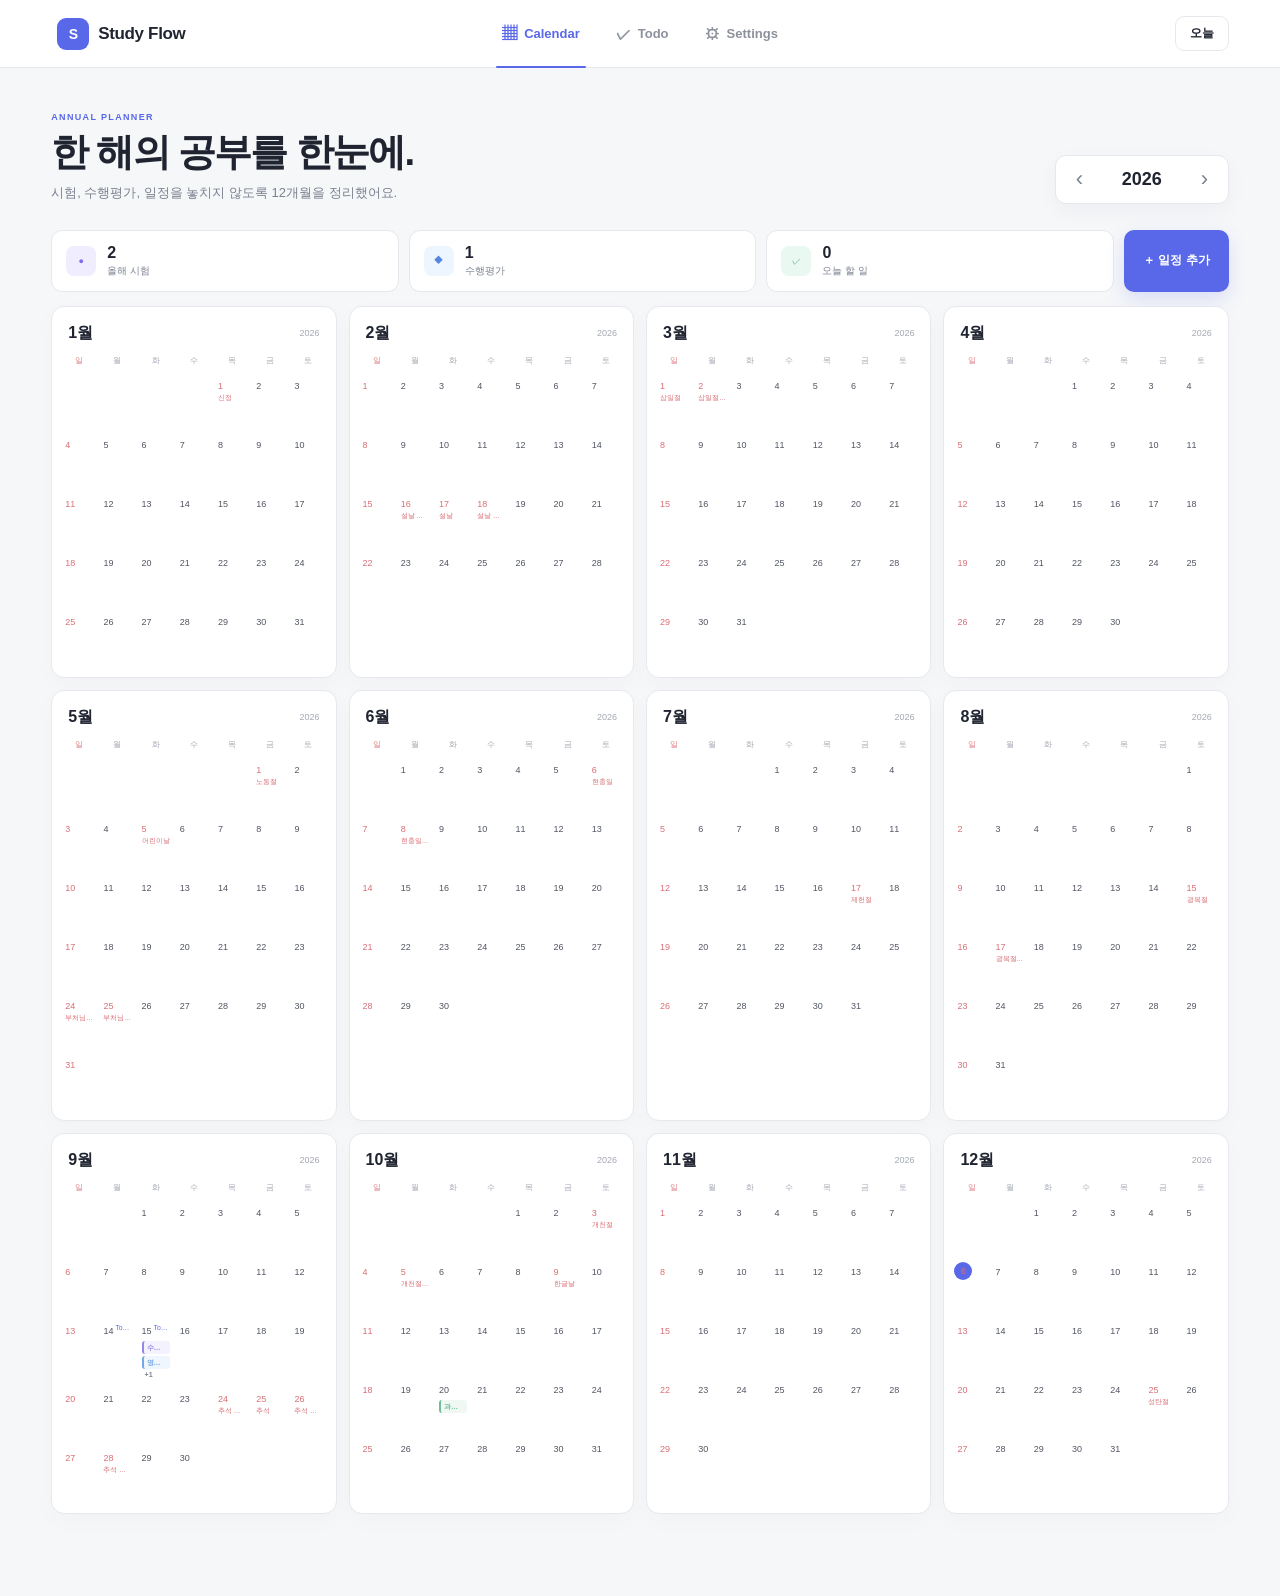
==== index.html @ e6067b6a "Add files via upload" ====
<!doctype html>
<html lang="ko">
<head>
  <meta charset="utf-8">
  <meta name="viewport" content="width=device-width, initial-scale=1, viewport-fit=cover">
  <meta name="theme-color" content="#5868e8">
  <meta name="description" content="연간 학사 일정, 시험과 수행평가, 과목별 메모와 Todo를 관리하는 스터디 플래너">
  <meta property="og:title" content="Study Flow">
  <meta property="og:description" content="한 해의 공부를 한눈에">
  <meta name="twitter:card" content="summary_large_image">
  <meta name="twitter:title" content="Study Flow">
  <meta name="twitter:description" content="한 해의 공부를 한눈에">
  <title>Study Flow | 스터디 플래너</title>
    <link rel="stylesheet" href="styles.css">
</head>
<body>
  <header class="topbar">
    <button class="brand" data-action="page" data-page="calendar" aria-label="Study Flow 홈"><span class="brand-mark">S</span>Study Flow</button>
    <nav class="nav" aria-label="주 메뉴">
      <button class="active" data-action="page" data-page="calendar"><span class="nav-icon">▦</span>Calendar</button>
      <button data-action="page" data-page="todo"><span class="nav-icon">✓</span>Todo</button>
      <button data-action="page" data-page="settings"><span class="nav-icon">⚙</span>Settings</button>
    </nav>
    <div class="top-actions"><button class="today-button" data-action="today">오늘</button></div>
  </header>

  <main class="workspace">
    <section class="view active" id="calendar-view">
      <div class="page-head">
        <div><p class="eyebrow">ANNUAL PLANNER</p><h1>한 해의 공부를 한눈에.</h1><p class="subtitle">시험, 수행평가, 일정을 놓치지 않도록 12개월을 정리했어요.</p></div>
        <div class="year-switcher"><button data-action="year-prev" aria-label="이전 연도">‹</button><input id="year-input" type="number" min="1900" max="2100" aria-label="연도"><button data-action="year-next" aria-label="다음 연도">›</button></div>
      </div>
      <div class="summary" id="summary"></div>
      <div class="mobile-month-nav"><button data-action="month-prev" aria-label="이전 달">‹</button><strong id="mobile-month-label"></strong><button data-action="month-next" aria-label="다음 달">›</button></div>
      <div class="months" id="months"></div>
    </section>

    <section class="view" id="todo-view">
      <div class="page-head"><div><p class="eyebrow">FOCUS LIST</p><h1>오늘 할 공부</h1><p class="subtitle">작은 할 일을 끝내며 큰 목표에 가까워져요.</p></div><div class="section-progress"><b id="open-count">0</b><span>남은 할 일</span></div></div>
      <div class="todo-layout">
        <aside class="composer card">
          <div class="card-head"><span class="small-icon">＋</span><div><h2>새 할 일</h2><p>공부할 내용을 빠르게 기록하세요.</p></div></div>
          <form class="form" id="todo-form">
            <label>제목<input name="title" required placeholder="예: 수학 문제집 30~40쪽"></label>
            <div class="form-row"><label>과목<select name="subject" id="todo-subject"></select></label><label>마감일<input name="dueDate" type="date"></label></div>
            <label>중요도<div class="segmented" id="priority-picker"><button type="button" data-action="priority" data-value="low">Low</button><button type="button" class="selected" data-action="priority" data-value="medium">Medium</button><button type="button" data-action="priority" data-value="high">High</button></div></label>
            <label>메모<textarea name="note" rows="3" placeholder="기억할 내용을 적어 두세요."></textarea></label>
            <button class="primary full" type="submit">할 일 추가</button>
          </form>
        </aside>
        <div>
          <div class="filterbar"><div class="filters" id="todo-filters"></div><select id="subject-filter" class="hidden"></select></div>
          <div class="todo-list" id="todo-list"></div>
        </div>
      </div>
    </section>

    <section class="view" id="settings-view">
      <div class="page-head"><div><p class="eyebrow">PERSONALIZE</p><h1>나만의 플래너</h1><p class="subtitle">강조색과 과목을 내 공부 방식에 맞게 설정하세요.</p></div></div>
      <div class="settings-grid">
        <section class="settings-card card"><div class="setting-head"><span class="setting-index">01</span><div><h2>Accent Color</h2><p>메뉴, 버튼, 포커스 색상에 적용돼요.</p></div></div><div class="accent-list" id="accent-list"></div><label class="custom-color"><span><b>Custom color</b><small>원하는 색을 직접 선택하세요.</small></span><input type="color" id="custom-accent"></label></section>
        <section class="settings-card card subjects-card"><div class="setting-head"><span class="setting-index">02</span><div><h2>과목 및 색상</h2><p>시험과 수행평가 태그 색을 설정하세요.</p></div></div><div class="subject-list" id="subject-list"></div><form class="subject-add" id="subject-form"><input name="subjectName" required placeholder="새 과목 이름"><button class="primary" type="submit">＋ 과목 추가</button></form></section>
        <section class="settings-card card"><div class="setting-head"><span class="setting-index">03</span><div><h2>데이터 저장</h2><p>이 브라우저에 자동 저장됩니다.</p></div></div><div class="storage"><span>◎</span><div><b>Local storage 연결됨</b><small>새로고침해도 일정과 Todo가 유지돼요.</small></div></div></section>
      </div>
    </section>
  </main>

  <div class="modal-layer hidden" id="modal-layer"><aside class="panel" role="dialog" aria-modal="true" aria-labelledby="panel-title"><div class="panel-head"><div><p>DATE DETAILS</p><h2 id="panel-title"></h2></div><button class="close" data-action="close-panel" aria-label="닫기">×</button></div><div class="panel-body" id="panel-body"></div></aside></div>
  <div class="toast" id="toast" role="status"></div>

    <script src="app.js"></script>
</body>
</html>
---- styles.css ----
:root {
      --accent:#5868e8; --accent-soft:#eef0ff; --accent-text:#fff;
      --bg:#f6f7f9; --card:#fff; --ink:#202431; --muted:#7b8190;
      --subtle:#a3a8b2; --line:#e6e8ed; --danger:#d45f67;
    }
    *{box-sizing:border-box}
    html{min-height:100%;background:var(--bg);-webkit-text-size-adjust:100%}
    body{min-height:100%;margin:0;background:var(--bg);color:var(--ink);font-family:Arial,"Noto Sans KR",sans-serif}
    button,input,select,textarea{font:inherit;color:inherit}
    button{touch-action:manipulation}
    button:focus-visible,input:focus-visible,select:focus-visible,textarea:focus-visible{outline:2px solid var(--accent);outline-offset:2px}
    input,select,textarea{width:100%;border:1px solid var(--line);border-radius:10px;background:#fff}
    input:focus,select:focus,textarea:focus{outline:0;border-color:var(--accent);box-shadow:0 0 0 3px var(--accent-soft)}
    textarea{resize:vertical;line-height:1.55}
    .hidden{display:none!important}
    .topbar{position:sticky;top:0;z-index:30;height:68px;display:grid;grid-template-columns:1fr auto 1fr;align-items:center;padding:0 4vw;background:rgba(255,255,255,.96);border-bottom:1px solid var(--line);backdrop-filter:blur(14px)}
    .brand{display:flex;align-items:center;gap:9px;width:max-content;border:0;background:transparent;font-size:17px;font-weight:800;letter-spacing:-.02em;cursor:pointer}
    .brand-mark{display:grid;place-items:center;width:32px;height:32px;border-radius:9px;background:var(--accent);color:var(--accent-text);font-size:14px}
    .nav{display:flex;align-self:stretch;gap:24px}
    .nav button{position:relative;display:flex;align-items:center;gap:7px;border:0;background:transparent;color:#8c919d;font-size:13px;font-weight:700;cursor:pointer}
    .nav button.active{color:var(--accent)}
    .nav button.active:after{content:"";position:absolute;right:0;bottom:-1px;left:0;height:2px;border-radius:2px;background:var(--accent)}
    .nav-icon{font-size:15px}
    .top-actions{display:flex;justify-content:flex-end}
    .today-button{padding:8px 14px;border:1px solid var(--line);border-radius:9px;background:#fff;font-size:12px;font-weight:700;cursor:pointer}
    .workspace{width:min(1440px,100%);margin:auto;padding:44px 4vw 82px}
    .view{display:none}.view.active{display:block}
    .page-head{display:flex;justify-content:space-between;align-items:flex-end;gap:26px;margin-bottom:26px}
    .eyebrow{margin:0 0 8px;color:var(--accent);font-size:9px;font-weight:850;letter-spacing:.15em}
    h1{margin:0;font-size:clamp(30px,3vw,43px);line-height:1.12;letter-spacing:-.045em}
    .subtitle{margin:10px 0 0;color:var(--muted);font-size:13px;line-height:1.6}
    .year-switcher{display:flex;align-items:center;gap:12px;padding:6px;border:1px solid var(--line);border-radius:11px;background:#fff;box-shadow:0 7px 22px rgba(31,35,48,.04)}
    .year-switcher button{width:35px;height:35px;border:0;border-radius:8px;background:transparent;color:var(--muted);font-size:22px;cursor:pointer}
    .year-switcher button:hover{background:var(--accent-soft);color:var(--accent)}
    .year-switcher input{width:66px;padding:0;border:0;box-shadow:none;font-size:18px;font-weight:800;text-align:center;appearance:textfield}
    .year-switcher input::-webkit-inner-spin-button{display:none}
    .summary{display:grid;grid-template-columns:repeat(3,minmax(140px,1fr)) auto;gap:10px;margin-bottom:14px}
    .summary-card{display:flex;align-items:center;gap:11px;min-height:62px;padding:11px 14px;border:1px solid var(--line);border-radius:11px;background:#fff}
    .summary-icon{display:grid;place-items:center;width:30px;height:30px;border-radius:8px;font-size:9px}
    .summary-icon.exam{background:#f0edff;color:#806bea}.summary-icon.assignment{background:#edf5ff;color:#5386dc}.summary-icon.todo{background:#eaf8f2;color:#4da88a}
    .summary-card div{display:flex;flex-direction:column}.summary-card b{font-size:16px}.summary-card small{margin-top:2px;color:var(--muted);font-size:10px}
    .primary{border:0;border-radius:10px;background:var(--accent);color:var(--accent-text);font-weight:750;cursor:pointer;box-shadow:0 7px 18px color-mix(in srgb,var(--accent) 18%,transparent)}
    .summary>.primary{padding:0 19px;font-size:12px}
    .mobile-month-nav{display:none}
    .months{display:grid;grid-template-columns:repeat(3,minmax(0,1fr));gap:12px}
    .month-card{overflow:hidden;border:1px solid var(--line);border-radius:13px;background:#fff;box-shadow:0 7px 24px rgba(31,35,48,.025)}
    .month-title{display:flex;justify-content:space-between;align-items:center;padding:16px 16px 11px}.month-title h2{margin:0;font-size:16px}.month-title span{color:var(--subtle);font-size:9px}
    .week,.days{display:grid;grid-template-columns:repeat(7,minmax(0,1fr))}
    .week{padding:0 8px;color:var(--subtle);font-size:8px;text-align:center}.week span:first-child{color:#df7b81}
    .days{padding:6px 8px 10px}
    .day{position:relative;min-width:0;min-height:62px;padding:6px 4px;border:1px solid transparent;border-radius:7px;cursor:pointer;transition:.14s}
    .day:not(.blank):hover{background:#f7f8fa}.day.selected{border-color:var(--accent);background:var(--accent-soft)}
    .day.today .number{display:grid;place-items:center;width:18px;height:18px;margin:-3px 0 0 -3px;border-radius:50%;background:var(--accent);color:var(--accent-text)}
    .day-top{display:flex;justify-content:space-between;gap:2px}.number{font-size:9px;line-height:14px;color:#505562}.day:nth-child(7n+1) .number,.day.holiday .number{color:#d96e75}
    .todo-badge{overflow:hidden;color:var(--accent);font-size:6.8px;white-space:nowrap;text-overflow:ellipsis}
    .holiday-name{display:block;overflow:hidden;margin-top:1px;color:#d96e75;font-size:6.5px;white-space:nowrap;text-overflow:ellipsis}
    .event-pills{display:flex;flex-direction:column;gap:2px;margin-top:3px}
    .event-pill{overflow:hidden;width:100%;padding:2px 3px;border:0;border-left:2px solid;border-radius:3px;font-size:7px;font-weight:750;line-height:1.3;text-align:left;white-space:nowrap;text-overflow:ellipsis;cursor:pointer}
    .more{padding-left:3px;color:var(--muted);font-size:7px;font-weight:750}
    .section-progress{display:flex;flex-direction:column;align-items:flex-end}.section-progress b{color:var(--accent);font-size:28px}.section-progress span{color:var(--muted);font-size:10px}
    .todo-layout{display:grid;grid-template-columns:330px minmax(0,1fr);gap:17px;align-items:start}
    .card{border:1px solid var(--line);border-radius:14px;background:#fff;box-shadow:0 8px 26px rgba(31,35,48,.03)}
    .composer{position:sticky;top:84px;padding:23px}
    .card-head{display:flex;align-items:flex-start;gap:11px;margin-bottom:20px}.small-icon{display:grid;place-items:center;width:31px;height:31px;border-radius:9px;background:var(--accent-soft);color:var(--accent);font-weight:800}.card-head h2,.setting-head h2{margin:0;font-size:17px}.card-head p,.setting-head p{margin:4px 0 0;color:var(--muted);font-size:9px;line-height:1.5}
    .form{display:flex;flex-direction:column;gap:14px}.form label,.field{display:flex;flex-direction:column;gap:6px;color:#505663;font-size:10px;font-weight:750}.form input,.form select,.form textarea{padding:10px 11px;font-size:11px;font-weight:500}.form-row{display:grid;grid-template-columns:1fr 1fr;gap:8px}
    .segmented{display:grid;grid-template-columns:repeat(3,1fr);gap:4px;padding:4px;border-radius:9px;background:var(--bg)}.segmented button{padding:7px 4px;border:0;border-radius:7px;background:transparent;color:var(--muted);font-size:9px;font-weight:750;cursor:pointer}.segmented button.selected{background:#fff;color:var(--accent);box-shadow:0 2px 7px rgba(30,34,47,.07)}
    .full{width:100%;padding:12px 15px}
    .filterbar{display:flex;justify-content:space-between;align-items:center;gap:10px;min-height:52px;padding:7px;margin-bottom:11px;border:1px solid var(--line);border-radius:11px;background:#fff}
    .filters{display:flex;gap:2px;overflow-x:auto}.filters button{padding:8px 12px;border:0;border-radius:8px;background:transparent;color:var(--muted);font-size:9px;font-weight:750;white-space:nowrap;cursor:pointer}.filters button.active{background:var(--accent-soft);color:var(--accent)}
    .filterbar select{width:116px;padding:7px;font-size:9px}
    .todo-list{display:flex;flex-direction:column;gap:8px}
    .todo-item{display:grid;grid-template-columns:auto minmax(0,1fr) auto;gap:12px;align-items:start;padding:16px;border:1px solid var(--line);border-radius:11px;background:#fff}.todo-item.high{border-left:3px solid #df747b}.todo-item.done{opacity:.52}.todo-item.done h3{text-decoration:line-through}
    .check{display:grid;place-items:center;width:21px;height:21px;border:1.5px solid var(--subject-color,#999);border-radius:6px;background:#fff;color:#fff;font-size:11px;cursor:pointer}.todo-item.done .check{border-color:var(--accent);background:var(--accent)}
    .todo-title{display:flex;align-items:center;gap:7px}.todo-title h3{margin:0;font-size:12px}.priority{padding:3px 6px;border-radius:5px;font-size:7px;font-weight:800;text-transform:uppercase}.priority.low{background:#edf4f2;color:#648078}.priority.medium{background:#fbf2e3;color:#a67a3e}.priority.high{background:#fcebec;color:#c75b63}
    .todo-meta{display:flex;gap:10px;margin-top:6px;color:var(--muted);font-size:8px}.dot{display:inline-block;width:6px;height:6px;margin-right:4px;border-radius:50%}.todo-note{margin:8px 0 0;color:var(--muted);font-size:9px}.delete{border:0;background:transparent;color:var(--subtle);font-size:17px;cursor:pointer}.delete:hover{color:var(--danger)}
    .empty-state{display:grid;place-items:center;min-height:240px;padding:35px;border:1px dashed #dadde4;border-radius:13px;background:rgba(255,255,255,.58);text-align:center}.empty-state b{font-size:13px}.empty-state p{margin:5px 0 0;color:var(--muted);font-size:10px}
    .settings-grid{display:grid;grid-template-columns:repeat(2,minmax(0,1fr));gap:14px}.settings-card{padding:24px}.subjects-card{grid-row:span 2}.setting-head{display:flex;gap:11px;margin-bottom:20px}.setting-index{color:var(--accent);font-size:9px;font-weight:850}
    .accent-list{display:flex;gap:9px;margin:5px 0 18px}.accent-list button{display:grid;place-items:center;width:35px;height:35px;border:3px solid #fff;border-radius:50%;color:#fff;cursor:pointer;box-shadow:0 0 0 1px var(--line)}.accent-list button.selected{box-shadow:0 0 0 2px var(--accent)}
    .custom-color{display:flex;justify-content:space-between;align-items:center;padding:12px;border:1px solid var(--line);border-radius:10px}.custom-color span{display:flex;flex-direction:column}.custom-color b{font-size:10px}.custom-color small{margin-top:3px;color:var(--muted);font-size:8px}.custom-color input{width:34px;height:31px;padding:1px;cursor:pointer}
    .subject-list{display:grid;grid-template-columns:repeat(2,minmax(0,1fr));gap:7px}.subject-row{display:grid;grid-template-columns:auto 1fr auto;align-items:center;gap:7px;padding:9px;border:1px solid var(--line);border-radius:9px}.subject-row input{width:23px;height:23px;padding:0;border:0;cursor:pointer}.subject-row span{overflow:hidden;font-size:10px;font-weight:650;white-space:nowrap;text-overflow:ellipsis}.subject-row button{border:0;background:transparent;color:var(--subtle);cursor:pointer}
    .subject-add{display:grid;grid-template-columns:1fr auto;gap:7px;margin-top:11px}.subject-add input{padding:10px;font-size:10px}.subject-add button{padding:0 13px;font-size:9px}
    .storage{display:flex;align-items:center;gap:11px;padding:13px;border-radius:10px;background:#edf7f3}.storage span{display:grid;place-items:center;width:31px;height:31px;border-radius:9px;background:#ddefe8;color:#3f987a}.storage div{display:flex;flex-direction:column}.storage b{font-size:10px}.storage small{margin-top:3px;color:#6f8e83;font-size:8px}
    .modal-layer{position:fixed;inset:0;z-index:80;background:rgba(27,30,40,.24);backdrop-filter:blur(2px)}
    .panel{position:absolute;top:0;right:0;bottom:0;width:min(430px,100%);overflow:hidden;background:#fff;box-shadow:-18px 0 42px rgba(25,28,37,.13)}
    .panel-head{display:flex;justify-content:space-between;gap:15px;padding:23px 22px 18px;border-bottom:1px solid var(--line)}.panel-head p{margin:0 0 6px;color:var(--accent);font-size:8px;font-weight:850;letter-spacing:.13em}.panel-head h2{margin:0;font-size:17px}.close{width:33px;height:33px;border:0;border-radius:9px;background:var(--bg);color:var(--muted);font-size:20px;cursor:pointer}
    .panel-body{height:calc(100% - 86px);overflow-y:auto;padding:20px 22px 30px}.holiday-banner{padding:9px 11px;margin-bottom:9px;border-radius:8px;background:#fff0f1;color:#c45f66;font-size:9px;font-weight:750}
    .back{padding:0;margin-bottom:15px;border:0;background:transparent;color:var(--accent);font-size:9px;font-weight:750;cursor:pointer}.panel h3{margin:0 0 13px;font-size:14px}
    .panel-events{display:flex;flex-direction:column;gap:7px;margin-bottom:13px}.panel-event{display:grid;grid-template-columns:4px 1fr auto;gap:10px;align-items:center;width:100%;padding:11px;border:1px solid var(--line);border-radius:10px;background:#fff;text-align:left;cursor:pointer}.panel-event i{width:4px;height:32px;border-radius:4px}.panel-event span{display:flex;flex-direction:column}.panel-event small{color:var(--muted);font-size:8px}.panel-event b{margin-top:3px;font-size:11px}.panel-event em{color:var(--subtle);font-size:19px;font-style:normal}
    .panel-empty{display:grid;place-items:center;min-height:135px;margin-bottom:13px;border:1px dashed #dce0e7;border-radius:11px;color:var(--muted);font-size:9px}
    .detail-title{display:flex;align-items:center;gap:10px;padding:13px;margin-bottom:17px;border-radius:10px;background:var(--bg)}.detail-title>i{width:5px;height:38px;border-radius:4px}.detail-title span{display:flex;flex-direction:column}.detail-title small{color:var(--muted);font-size:8px}.detail-title b{margin-top:3px;font-size:14px}
    .memo-fields{display:flex;flex-direction:column;gap:13px}.memo-fields label{display:flex;flex-direction:column;gap:6px}.memo-fields label span{display:flex;flex-direction:column}.memo-fields b{font-size:10px}.memo-fields small{margin-top:3px;color:var(--muted);font-size:8px}.memo-fields textarea{padding:10px;font-size:10px}
    .auto-save{margin:10px 0 13px;color:#4b9c7f;font-size:8px}.related{width:100%;padding:10px;margin-bottom:7px;border:1px solid var(--accent);border-radius:9px;background:var(--accent-soft);color:var(--accent);font-size:9px;font-weight:750;cursor:pointer}.related:disabled{border-color:var(--line);background:#edf6f2;color:#639080}.danger{width:100%;padding:9px;border:0;background:transparent;color:var(--danger);font-size:9px;font-weight:750;cursor:pointer}
    .shortcut{margin:-2px 0 0;color:var(--muted);font-size:8px}
    .toast{position:fixed;z-index:120;left:50%;bottom:24px;max-width:calc(100% - 30px);padding:10px 15px;border-radius:9px;background:#232735;color:#fff;font-size:10px;transform:translate(-50%,20px);opacity:0;pointer-events:none;transition:.2s}.toast.show{transform:translate(-50%,0);opacity:1}
    @media(min-width:1240px){.months{grid-template-columns:repeat(4,minmax(0,1fr))}.day{min-height:59px}}
    @media(max-width:900px){.months{grid-template-columns:repeat(2,minmax(0,1fr))}.summary{grid-template-columns:repeat(3,1fr)}.summary>.primary{grid-column:1/-1;min-height:44px}.todo-layout{grid-template-columns:280px minmax(0,1fr)}}
    @media(max-width:700px){
      .topbar{height:59px;grid-template-columns:1fr;padding:0 16px}.brand{font-size:15px}.brand-mark{width:30px;height:30px}.top-actions{display:none}
      .nav{position:fixed;right:0;bottom:0;left:0;z-index:50;height:calc(62px + env(safe-area-inset-bottom));justify-content:space-around;gap:0;padding:0 7px env(safe-area-inset-bottom);background:rgba(255,255,255,.97);border-top:1px solid var(--line);backdrop-filter:blur(14px)}
      .nav button{flex:1;flex-direction:column;justify-content:center;gap:3px;font-size:9px}.nav button.active:after{top:0;bottom:auto;left:22%;right:22%}
      .workspace{padding:28px 14px calc(82px + env(safe-area-inset-bottom))}.page-head{align-items:stretch;flex-direction:column;gap:18px;margin-bottom:20px}h1{font-size:30px}.subtitle{max-width:330px}.year-switcher{justify-content:space-between}
      .summary{display:flex;overflow-x:auto;padding-bottom:3px}.summary-card{flex:0 0 142px}.summary>.primary{flex:0 0 118px;min-height:62px}
      .mobile-month-nav{display:flex;align-items:center;justify-content:space-between;margin:12px 0 9px}.mobile-month-nav button{width:40px;height:40px;border:1px solid var(--line);border-radius:10px;background:#fff;color:var(--muted);font-size:20px}.mobile-month-nav strong{font-size:15px}
      .months{display:block}.month-card{display:none}.month-card.mobile-active{display:block}.month-title{padding:18px 16px 13px}.month-title h2{font-size:18px}.week{font-size:10px}.day{min-height:64px;padding:7px 4px}.number{font-size:11px}.holiday-name{font-size:7px}.event-pill{padding:3px;font-size:7.5px}.todo-badge{font-size:7px}
      .section-progress{align-items:flex-start}.todo-layout{grid-template-columns:1fr}.composer{position:static;padding:20px}.filterbar{align-items:stretch;flex-direction:column}.filterbar select{width:100%}.filters{width:100%}.todo-item{padding:15px 13px}.settings-grid{grid-template-columns:1fr}.subjects-card{grid-row:auto}.settings-card{padding:20px}.subject-list{grid-template-columns:1fr}.subject-add{grid-template-columns:1fr}.subject-add button{padding:11px}
      .panel{top:0;width:100%;height:100%;padding-top:env(safe-area-inset-top)}.panel-head{padding:17px 17px 14px}.panel-head h2{font-size:16px}.panel-body{height:calc(100% - 75px - env(safe-area-inset-top));padding:17px 17px calc(26px + env(safe-area-inset-bottom))}
      .toast{bottom:calc(76px + env(safe-area-inset-bottom))}
    }
    @media(max-width:390px){.day{min-height:59px}.form-row{grid-template-columns:1fr}.todo-title{align-items:flex-start;flex-direction:column;gap:4px}}
    @media(prefers-reduced-motion:reduce){*{scroll-behavior:auto!important;transition-duration:.01ms!important}}
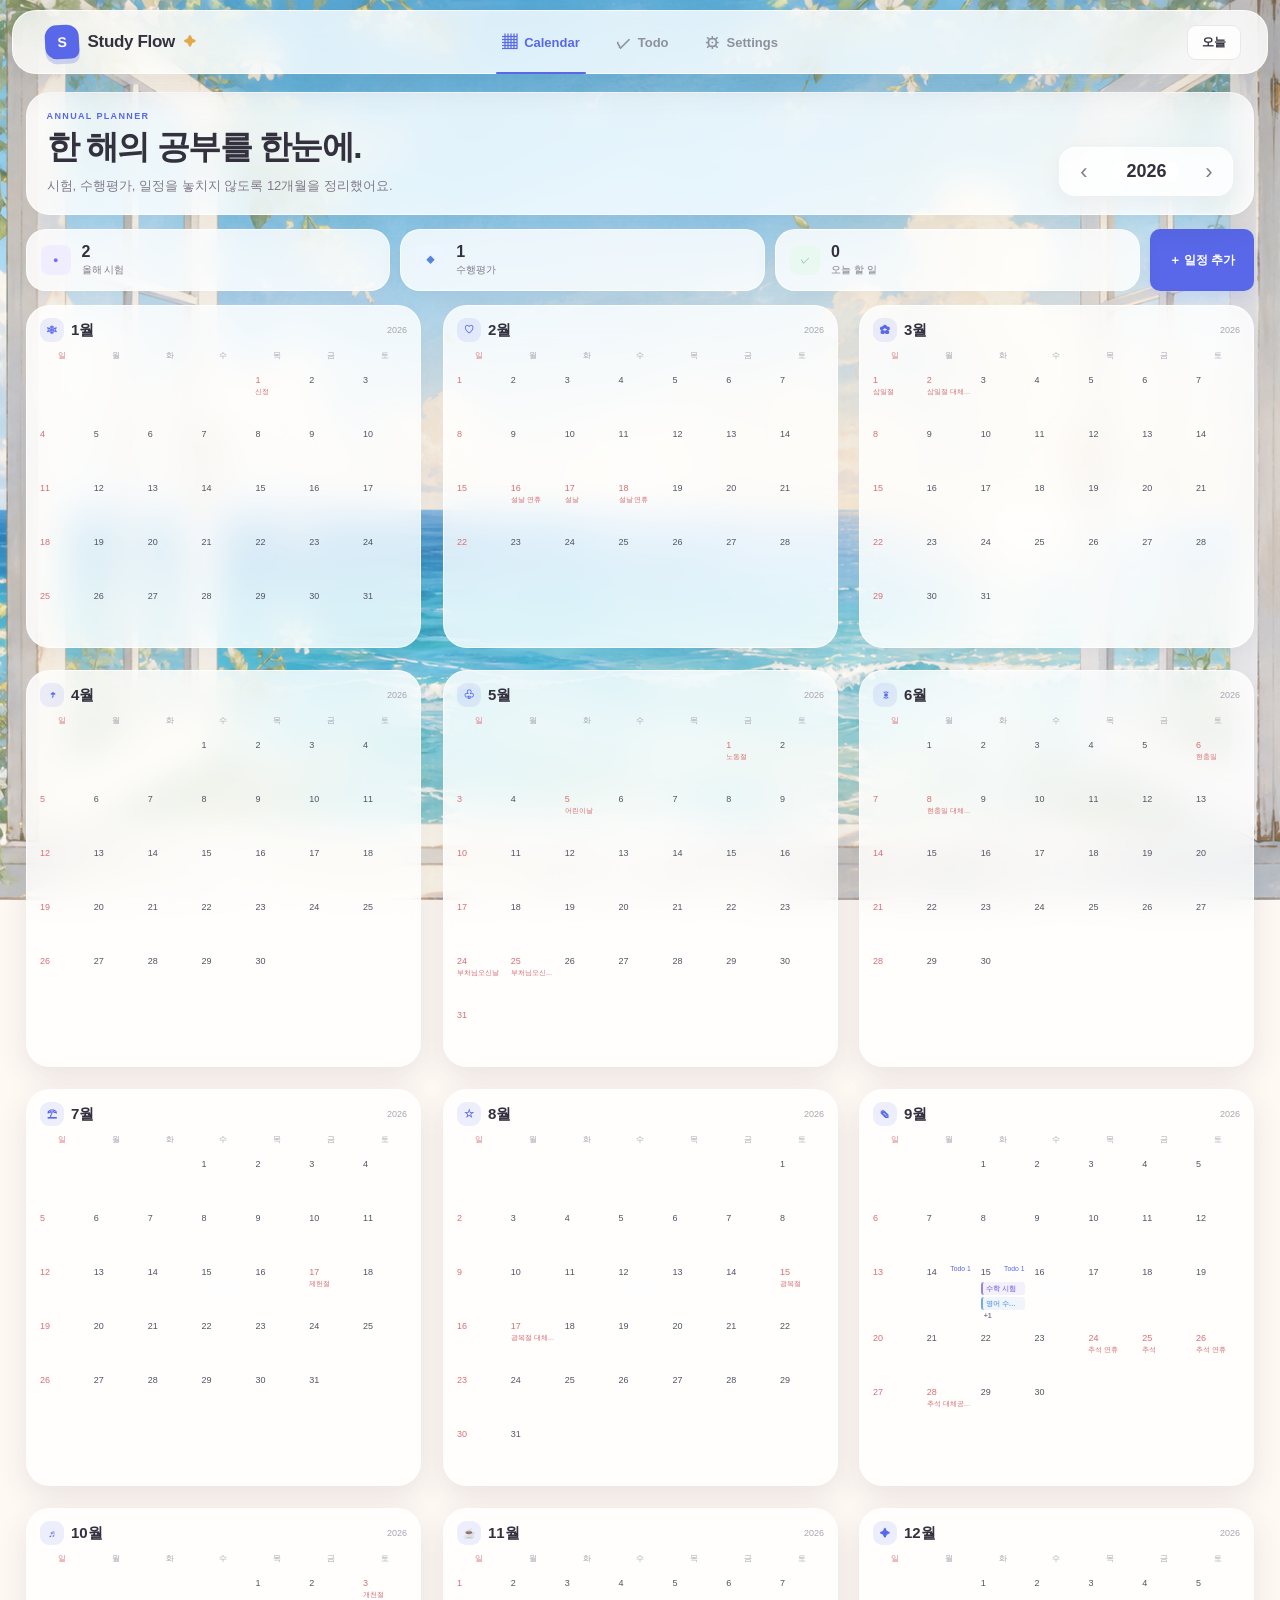
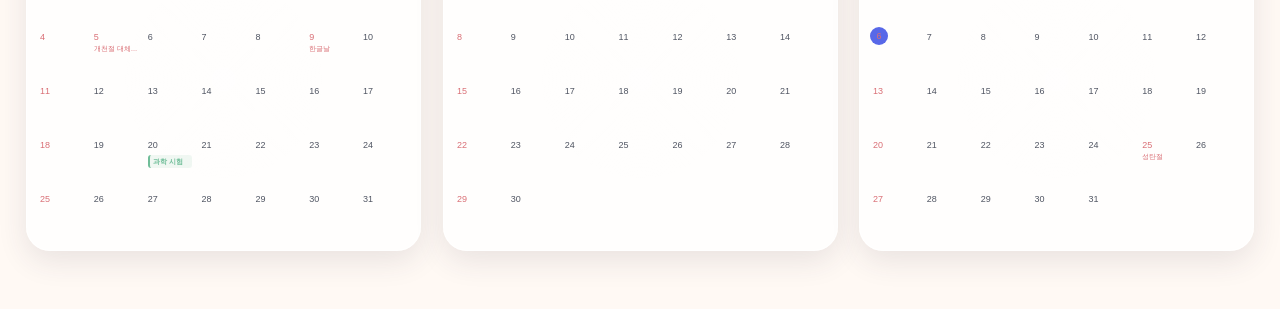
==== commit f2232ba2: "Add files via upload" ====
--- a/index.html
+++ b/index.html
@@ -14,8 +14,9 @@
     <link rel="stylesheet" href="styles.css">
 </head>
 <body>
+  <div class="app-background" aria-hidden="true"></div>
   <header class="topbar">
-    <button class="brand" data-action="page" data-page="calendar" aria-label="Study Flow 홈"><span class="brand-mark">S</span>Study Flow</button>
+    <button class="brand" data-action="page" data-page="calendar" aria-label="Study Flow 홈"><span class="brand-mark">S</span>Study Flow <span class="brand-sparkle">✦</span></button>
     <nav class="nav" aria-label="주 메뉴">
       <button class="active" data-action="page" data-page="calendar"><span class="nav-icon">▦</span>Calendar</button>
       <button data-action="page" data-page="todo"><span class="nav-icon">✓</span>Todo</button>
@@ -58,9 +59,10 @@
     <section class="view" id="settings-view">
       <div class="page-head"><div><p class="eyebrow">PERSONALIZE</p><h1>나만의 플래너</h1><p class="subtitle">강조색과 과목을 내 공부 방식에 맞게 설정하세요.</p></div></div>
       <div class="settings-grid">
-        <section class="settings-card card"><div class="setting-head"><span class="setting-index">01</span><div><h2>Accent Color</h2><p>메뉴, 버튼, 포커스 색상에 적용돼요.</p></div></div><div class="accent-list" id="accent-list"></div><label class="custom-color"><span><b>Custom color</b><small>원하는 색을 직접 선택하세요.</small></span><input type="color" id="custom-accent"></label></section>
+        <section class="settings-card card"><div class="setting-head"><span class="setting-index">01</span><div><h2>화면 스타일</h2><p>강조색과 모든 창의 투명도를 조절하세요.</p></div></div><div class="accent-list" id="accent-list"></div><label class="custom-color"><span><b>Custom color</b><small>원하는 색을 직접 선택하세요.</small></span><input type="color" id="custom-accent"></label><label class="glass-control" for="glass-opacity"><span><b>창 투명도</b><small>모든 유리 창에 함께 적용돼요.</small></span><div class="opacity-control"><input type="range" id="glass-opacity" min="35" max="100" step="1"><output id="glass-opacity-value" for="glass-opacity">80%</output></div></label></section>
         <section class="settings-card card subjects-card"><div class="setting-head"><span class="setting-index">02</span><div><h2>과목 및 색상</h2><p>시험과 수행평가 태그 색을 설정하세요.</p></div></div><div class="subject-list" id="subject-list"></div><form class="subject-add" id="subject-form"><input name="subjectName" required placeholder="새 과목 이름"><button class="primary" type="submit">＋ 과목 추가</button></form></section>
-        <section class="settings-card card"><div class="setting-head"><span class="setting-index">03</span><div><h2>데이터 저장</h2><p>이 브라우저에 자동 저장됩니다.</p></div></div><div class="storage"><span>◎</span><div><b>Local storage 연결됨</b><small>새로고침해도 일정과 Todo가 유지돼요.</small></div></div></section>
+        <section class="settings-card card storage-card"><div class="setting-head"><span class="setting-index">03</span><div><h2>데이터 저장</h2><p>이 브라우저에 자동 저장됩니다.</p></div></div><div class="storage"><span>◎</span><div><b>Local storage 연결됨</b><small>새로고침해도 일정과 Todo가 유지돼요.</small></div></div></section>
+        <section class="settings-card card background-card"><div class="setting-head"><span class="setting-index">04</span><div><h2>배경 일러스트</h2><p>화면 크기에 맞는 전용 배경이 자동으로 적용돼요.</p></div></div><div class="background-list" id="background-list"></div></section>
       </div>
     </section>
   </main>
--- a/styles.css
+++ b/styles.css
@@ -1,54 +1,64 @@
 :root {
-      --accent:#5868e8; --accent-soft:#eef0ff; --accent-text:#fff;
-      --bg:#f6f7f9; --card:#fff; --ink:#202431; --muted:#7b8190;
-      --subtle:#a3a8b2; --line:#e6e8ed; --danger:#d45f67;
+      --accent:#7b73e8; --accent-soft:#f0efff; --accent-text:#fff;
+      --bg:#fff9f4; --card:#fff; --ink:#34313f; --muted:#817b89;
+      --subtle:#aaa3b1; --line:#ebe5ee; --danger:#d86272;
+      --pink:#fff0f4; --peach:#fff3e6; --mint:#ecf8f2; --lemon:#fff8d9;
+      --glass-opacity:.8;
     }
     *{box-sizing:border-box}
     html{min-height:100%;background:var(--bg);-webkit-text-size-adjust:100%}
-    body{min-height:100%;margin:0;background:var(--bg);color:var(--ink);font-family:Arial,"Noto Sans KR",sans-serif}
+    body{min-height:100%;margin:0;background:transparent;color:var(--ink);font-family:Arial,"Noto Sans KR",sans-serif}
+    .app-background{position:fixed;inset:0;z-index:-1;background:#dae7f4 center/cover no-repeat;transition:background-image .25s ease}
+    body[data-background="ocean"] .app-background{background-image:url("assets/backgrounds/ocean-desktop.png")}
+    body[data-background="crystal"] .app-background{background-image:url("assets/backgrounds/crystal-desktop.png")}
+    body[data-background="grassland"] .app-background{background-image:url("assets/backgrounds/grassland-desktop.png")}
+    body[data-background="space"] .app-background{background-image:url("assets/backgrounds/space-desktop.png")}
+    body[data-background="cliff"] .app-background{background-image:url("assets/backgrounds/cliff-desktop.png")}
     button,input,select,textarea{font:inherit;color:inherit}
     button{touch-action:manipulation}
     button:focus-visible,input:focus-visible,select:focus-visible,textarea:focus-visible{outline:2px solid var(--accent);outline-offset:2px}
-    input,select,textarea{width:100%;border:1px solid var(--line);border-radius:10px;background:#fff}
+    input,select,textarea{width:100%;border:1px solid var(--line);border-radius:10px;background:rgb(255 255 255 / var(--glass-opacity))}
     input:focus,select:focus,textarea:focus{outline:0;border-color:var(--accent);box-shadow:0 0 0 3px var(--accent-soft)}
     textarea{resize:vertical;line-height:1.55}
     .hidden{display:none!important}
-    .topbar{position:sticky;top:0;z-index:30;height:68px;display:grid;grid-template-columns:1fr auto 1fr;align-items:center;padding:0 4vw;background:rgba(255,255,255,.96);border-bottom:1px solid var(--line);backdrop-filter:blur(14px)}
+    .topbar{position:sticky;top:10px;z-index:30;width:calc(100% - 24px);height:64px;margin:0 12px;display:grid;grid-template-columns:1fr auto 1fr;align-items:center;padding:0 2vw;background:rgb(255 255 255 / var(--glass-opacity));border:1px solid rgba(255,255,255,.75);border-radius:24px;box-shadow:0 10px 35px rgba(53,49,70,.12);backdrop-filter:blur(18px) saturate(1.2)}
     .brand{display:flex;align-items:center;gap:9px;width:max-content;border:0;background:transparent;font-size:17px;font-weight:800;letter-spacing:-.02em;cursor:pointer}
-    .brand-mark{display:grid;place-items:center;width:32px;height:32px;border-radius:9px;background:var(--accent);color:var(--accent-text);font-size:14px}
+    .brand-mark{display:grid;place-items:center;width:34px;height:34px;border-radius:12px 12px 8px 12px;background:var(--accent);color:var(--accent-text);font-size:14px;box-shadow:0 5px 0 color-mix(in srgb,var(--accent) 25%,transparent);transform:rotate(-3deg)}
+    .brand-sparkle{color:#e2a84a;font-size:12px}
     .nav{display:flex;align-self:stretch;gap:24px}
     .nav button{position:relative;display:flex;align-items:center;gap:7px;border:0;background:transparent;color:#8c919d;font-size:13px;font-weight:700;cursor:pointer}
     .nav button.active{color:var(--accent)}
     .nav button.active:after{content:"";position:absolute;right:0;bottom:-1px;left:0;height:2px;border-radius:2px;background:var(--accent)}
     .nav-icon{font-size:15px}
     .top-actions{display:flex;justify-content:flex-end}
-    .today-button{padding:8px 14px;border:1px solid var(--line);border-radius:9px;background:#fff;font-size:12px;font-weight:700;cursor:pointer}
-    .workspace{width:min(1440px,100%);margin:auto;padding:44px 4vw 82px}
+    .today-button{padding:8px 14px;border:1px solid var(--line);border-radius:9px;background:rgb(255 255 255 / var(--glass-opacity));font-size:12px;font-weight:700;cursor:pointer}
+    .workspace{width:100%;margin:0;padding:28px 2vw 58px}
     .view{display:none}.view.active{display:block}
-    .page-head{display:flex;justify-content:space-between;align-items:flex-end;gap:26px;margin-bottom:26px}
+    .page-head{display:flex;justify-content:space-between;align-items:flex-end;gap:20px;margin-bottom:14px;padding:18px 20px;background:rgb(255 255 255 / var(--glass-opacity));border:1px solid rgba(255,255,255,.72);border-radius:24px;box-shadow:0 10px 30px rgba(53,49,70,.1);backdrop-filter:blur(18px) saturate(1.15)}
     .eyebrow{margin:0 0 8px;color:var(--accent);font-size:9px;font-weight:850;letter-spacing:.15em}
-    h1{margin:0;font-size:clamp(30px,3vw,43px);line-height:1.12;letter-spacing:-.045em}
+    h1{margin:0;font-size:clamp(28px,2.6vw,40px);line-height:1.1;letter-spacing:-.045em}
     .subtitle{margin:10px 0 0;color:var(--muted);font-size:13px;line-height:1.6}
-    .year-switcher{display:flex;align-items:center;gap:12px;padding:6px;border:1px solid var(--line);border-radius:11px;background:#fff;box-shadow:0 7px 22px rgba(31,35,48,.04)}
+    .year-switcher{display:flex;align-items:center;gap:12px;padding:6px;border:1px solid rgba(255,255,255,.8);border-radius:16px;background:rgb(255 255 255 / var(--glass-opacity));box-shadow:0 7px 22px rgba(31,35,48,.05)}
     .year-switcher button{width:35px;height:35px;border:0;border-radius:8px;background:transparent;color:var(--muted);font-size:22px;cursor:pointer}
     .year-switcher button:hover{background:var(--accent-soft);color:var(--accent)}
     .year-switcher input{width:66px;padding:0;border:0;box-shadow:none;font-size:18px;font-weight:800;text-align:center;appearance:textfield}
     .year-switcher input::-webkit-inner-spin-button{display:none}
     .summary{display:grid;grid-template-columns:repeat(3,minmax(140px,1fr)) auto;gap:10px;margin-bottom:14px}
-    .summary-card{display:flex;align-items:center;gap:11px;min-height:62px;padding:11px 14px;border:1px solid var(--line);border-radius:11px;background:#fff}
+    .summary-card{display:flex;align-items:center;gap:11px;min-height:62px;padding:11px 14px;border:1px solid rgba(255,255,255,.75);border-radius:20px;background:rgb(255 255 255 / var(--glass-opacity));box-shadow:0 8px 24px rgba(53,49,70,.09);backdrop-filter:blur(16px)}
     .summary-icon{display:grid;place-items:center;width:30px;height:30px;border-radius:8px;font-size:9px}
     .summary-icon.exam{background:#f0edff;color:#806bea}.summary-icon.assignment{background:#edf5ff;color:#5386dc}.summary-icon.todo{background:#eaf8f2;color:#4da88a}
     .summary-card div{display:flex;flex-direction:column}.summary-card b{font-size:16px}.summary-card small{margin-top:2px;color:var(--muted);font-size:10px}
     .primary{border:0;border-radius:10px;background:var(--accent);color:var(--accent-text);font-weight:750;cursor:pointer;box-shadow:0 7px 18px color-mix(in srgb,var(--accent) 18%,transparent)}
     .summary>.primary{padding:0 19px;font-size:12px}
     .mobile-month-nav{display:none}
-    .months{display:grid;grid-template-columns:repeat(3,minmax(0,1fr));gap:12px}
-    .month-card{overflow:hidden;border:1px solid var(--line);border-radius:13px;background:#fff;box-shadow:0 7px 24px rgba(31,35,48,.025)}
-    .month-title{display:flex;justify-content:space-between;align-items:center;padding:16px 16px 11px}.month-title h2{margin:0;font-size:16px}.month-title span{color:var(--subtle);font-size:9px}
+    .months{display:grid;grid-template-columns:repeat(3,minmax(0,1fr));gap:22px;width:min(100%,1320px);margin-inline:auto;perspective:1200px}
+    .month-card{--tilt-rx:0deg;--tilt-ry:0deg;--tilt-scale:1;--shine-x:50%;--shine-y:50%;position:relative;overflow:hidden;border:1px solid rgba(255,255,255,.76);border-radius:24px;background:radial-gradient(circle at var(--shine-x) var(--shine-y),rgba(255,255,255,.28),transparent 38%),rgb(255 255 255 / var(--glass-opacity));box-shadow:0 10px 30px rgba(53,49,70,.11);backdrop-filter:blur(18px) saturate(1.15);transform:perspective(900px) rotateX(var(--tilt-rx)) rotateY(var(--tilt-ry)) scale(var(--tilt-scale));transform-style:preserve-3d;transform-origin:center;transition:transform .55s cubic-bezier(.2,.8,.2,1),box-shadow .35s ease;will-change:transform}
+    .month-card.tilt-active{--tilt-scale:1.035;z-index:3;box-shadow:0 22px 48px rgba(35,30,56,.2);transition:transform .08s linear,box-shadow .2s ease}
+    .month-title{display:flex;justify-content:space-between;align-items:center;padding:12px 13px 8px}.month-title h2{display:flex;align-items:center;gap:7px;margin:0;font-size:15px}.month-title span{color:var(--subtle);font-size:9px}.month-symbol{display:grid;place-items:center;width:24px;height:24px;border-radius:9px;background:var(--accent-soft);color:var(--accent);font-size:10px;font-style:normal}
     .week,.days{display:grid;grid-template-columns:repeat(7,minmax(0,1fr))}
     .week{padding:0 8px;color:var(--subtle);font-size:8px;text-align:center}.week span:first-child{color:#df7b81}
     .days{padding:6px 8px 10px}
-    .day{position:relative;min-width:0;min-height:62px;padding:6px 4px;border:1px solid transparent;border-radius:7px;cursor:pointer;transition:.14s}
+    .day{position:relative;min-width:0;min-height:54px;padding:5px 4px;border:1px solid transparent;border-radius:7px;cursor:pointer;transition:.14s}
     .day:not(.blank):hover{background:#f7f8fa}.day.selected{border-color:var(--accent);background:var(--accent-soft)}
     .day.today .number{display:grid;place-items:center;width:18px;height:18px;margin:-3px 0 0 -3px;border-radius:50%;background:var(--accent);color:var(--accent-text)}
     .day-top{display:flex;justify-content:space-between;gap:2px}.number{font-size:9px;line-height:14px;color:#505562}.day:nth-child(7n+1) .number,.day.holiday .number{color:#d96e75}
@@ -59,52 +69,61 @@
     .more{padding-left:3px;color:var(--muted);font-size:7px;font-weight:750}
     .section-progress{display:flex;flex-direction:column;align-items:flex-end}.section-progress b{color:var(--accent);font-size:28px}.section-progress span{color:var(--muted);font-size:10px}
     .todo-layout{display:grid;grid-template-columns:330px minmax(0,1fr);gap:17px;align-items:start}
-    .card{border:1px solid var(--line);border-radius:14px;background:#fff;box-shadow:0 8px 26px rgba(31,35,48,.03)}
+    .card{border:1px solid rgba(255,255,255,.75);border-radius:24px;background:rgb(255 255 255 / var(--glass-opacity));box-shadow:0 10px 30px rgba(53,49,70,.1);backdrop-filter:blur(18px) saturate(1.15)}
     .composer{position:sticky;top:84px;padding:23px}
     .card-head{display:flex;align-items:flex-start;gap:11px;margin-bottom:20px}.small-icon{display:grid;place-items:center;width:31px;height:31px;border-radius:9px;background:var(--accent-soft);color:var(--accent);font-weight:800}.card-head h2,.setting-head h2{margin:0;font-size:17px}.card-head p,.setting-head p{margin:4px 0 0;color:var(--muted);font-size:9px;line-height:1.5}
     .form{display:flex;flex-direction:column;gap:14px}.form label,.field{display:flex;flex-direction:column;gap:6px;color:#505663;font-size:10px;font-weight:750}.form input,.form select,.form textarea{padding:10px 11px;font-size:11px;font-weight:500}.form-row{display:grid;grid-template-columns:1fr 1fr;gap:8px}
-    .segmented{display:grid;grid-template-columns:repeat(3,1fr);gap:4px;padding:4px;border-radius:9px;background:var(--bg)}.segmented button{padding:7px 4px;border:0;border-radius:7px;background:transparent;color:var(--muted);font-size:9px;font-weight:750;cursor:pointer}.segmented button.selected{background:#fff;color:var(--accent);box-shadow:0 2px 7px rgba(30,34,47,.07)}
+    .segmented{display:grid;grid-template-columns:repeat(3,1fr);gap:4px;padding:4px;border-radius:9px;background:var(--bg)}.segmented button{padding:7px 4px;border:0;border-radius:7px;background:transparent;color:var(--muted);font-size:9px;font-weight:750;cursor:pointer}.segmented button.selected{background:rgb(255 255 255 / var(--glass-opacity));color:var(--accent);box-shadow:0 2px 7px rgba(30,34,47,.07)}
     .full{width:100%;padding:12px 15px}
-    .filterbar{display:flex;justify-content:space-between;align-items:center;gap:10px;min-height:52px;padding:7px;margin-bottom:11px;border:1px solid var(--line);border-radius:11px;background:#fff}
+    .filterbar{display:flex;justify-content:space-between;align-items:center;gap:10px;min-height:52px;padding:7px;margin-bottom:11px;border:1px solid rgba(255,255,255,.75);border-radius:20px;background:rgb(255 255 255 / var(--glass-opacity));box-shadow:0 8px 24px rgba(53,49,70,.08);backdrop-filter:blur(16px)}
     .filters{display:flex;gap:2px;overflow-x:auto}.filters button{padding:8px 12px;border:0;border-radius:8px;background:transparent;color:var(--muted);font-size:9px;font-weight:750;white-space:nowrap;cursor:pointer}.filters button.active{background:var(--accent-soft);color:var(--accent)}
     .filterbar select{width:116px;padding:7px;font-size:9px}
     .todo-list{display:flex;flex-direction:column;gap:8px}
-    .todo-item{display:grid;grid-template-columns:auto minmax(0,1fr) auto;gap:12px;align-items:start;padding:16px;border:1px solid var(--line);border-radius:11px;background:#fff}.todo-item.high{border-left:3px solid #df747b}.todo-item.done{opacity:.52}.todo-item.done h3{text-decoration:line-through}
-    .check{display:grid;place-items:center;width:21px;height:21px;border:1.5px solid var(--subject-color,#999);border-radius:6px;background:#fff;color:#fff;font-size:11px;cursor:pointer}.todo-item.done .check{border-color:var(--accent);background:var(--accent)}
+    .todo-item{display:grid;grid-template-columns:auto minmax(0,1fr) auto;gap:12px;align-items:start;padding:16px;border:1px solid rgba(255,255,255,.75);border-radius:20px;background:rgb(255 255 255 / var(--glass-opacity));box-shadow:0 7px 22px rgba(53,49,70,.08);backdrop-filter:blur(15px)}.todo-item.high{border-left:3px solid #df747b}.todo-item.done{opacity:.62}.todo-item.done h3{text-decoration:line-through}
+    .check{display:grid;place-items:center;width:21px;height:21px;border:1.5px solid var(--subject-color,#999);border-radius:6px;background:rgb(255 255 255 / var(--glass-opacity));color:#fff;font-size:11px;cursor:pointer}.todo-item.done .check{border-color:var(--accent);background:var(--accent)}
     .todo-title{display:flex;align-items:center;gap:7px}.todo-title h3{margin:0;font-size:12px}.priority{padding:3px 6px;border-radius:5px;font-size:7px;font-weight:800;text-transform:uppercase}.priority.low{background:#edf4f2;color:#648078}.priority.medium{background:#fbf2e3;color:#a67a3e}.priority.high{background:#fcebec;color:#c75b63}
     .todo-meta{display:flex;gap:10px;margin-top:6px;color:var(--muted);font-size:8px}.dot{display:inline-block;width:6px;height:6px;margin-right:4px;border-radius:50%}.todo-note{margin:8px 0 0;color:var(--muted);font-size:9px}.delete{border:0;background:transparent;color:var(--subtle);font-size:17px;cursor:pointer}.delete:hover{color:var(--danger)}
-    .empty-state{display:grid;place-items:center;min-height:240px;padding:35px;border:1px dashed #dadde4;border-radius:13px;background:rgba(255,255,255,.58);text-align:center}.empty-state b{font-size:13px}.empty-state p{margin:5px 0 0;color:var(--muted);font-size:10px}
+    .empty-state{display:grid;place-items:center;min-height:240px;padding:35px;border:1px dashed #dadde4;border-radius:13px;background:rgb(255 255 255 / var(--glass-opacity));text-align:center}.empty-state b{font-size:13px}.empty-state p{margin:5px 0 0;color:var(--muted);font-size:10px}
     .settings-grid{display:grid;grid-template-columns:repeat(2,minmax(0,1fr));gap:14px}.settings-card{padding:24px}.subjects-card{grid-row:span 2}.setting-head{display:flex;gap:11px;margin-bottom:20px}.setting-index{color:var(--accent);font-size:9px;font-weight:850}
     .accent-list{display:flex;gap:9px;margin:5px 0 18px}.accent-list button{display:grid;place-items:center;width:35px;height:35px;border:3px solid #fff;border-radius:50%;color:#fff;cursor:pointer;box-shadow:0 0 0 1px var(--line)}.accent-list button.selected{box-shadow:0 0 0 2px var(--accent)}
     .custom-color{display:flex;justify-content:space-between;align-items:center;padding:12px;border:1px solid var(--line);border-radius:10px}.custom-color span{display:flex;flex-direction:column}.custom-color b{font-size:10px}.custom-color small{margin-top:3px;color:var(--muted);font-size:8px}.custom-color input{width:34px;height:31px;padding:1px;cursor:pointer}
+    .glass-control{display:flex;justify-content:space-between;align-items:center;gap:16px;margin-top:10px;padding:12px;border:1px solid var(--line);border-radius:10px}.glass-control>span{display:flex;flex-direction:column}.glass-control b{font-size:10px}.glass-control small{margin-top:3px;color:var(--muted);font-size:8px}.opacity-control{display:flex;align-items:center;gap:9px;min-width:160px}.opacity-control input{height:5px;padding:0;border:0;border-radius:10px;accent-color:var(--accent);cursor:pointer}.opacity-control output{min-width:34px;color:var(--accent);font-size:10px;font-weight:800;text-align:right}
+    .background-card{grid-column:1/-1}.background-list{display:grid;grid-template-columns:repeat(5,minmax(0,1fr));gap:10px}.background-option{position:relative;overflow:hidden;min-width:0;padding:0;border:2px solid transparent;border-radius:18px;background:rgb(255 255 255 / var(--glass-opacity));cursor:pointer;box-shadow:0 6px 18px rgba(53,49,70,.08);transition:transform .16s,border-color .16s}.background-option:hover{transform:translateY(-2px)}.background-option.selected{border-color:var(--accent);box-shadow:0 0 0 3px var(--accent-soft),0 8px 20px rgba(53,49,70,.12)}.background-option img{display:block;width:100%;aspect-ratio:16/9;object-fit:cover}.background-option>span{display:flex;align-items:center;gap:6px;padding:9px 10px}.background-option i{display:grid;place-items:center;width:22px;height:22px;border-radius:8px;background:var(--accent-soft);color:var(--accent);font-style:normal}.background-option b{overflow:hidden;font-size:10px;white-space:nowrap;text-overflow:ellipsis}
     .subject-list{display:grid;grid-template-columns:repeat(2,minmax(0,1fr));gap:7px}.subject-row{display:grid;grid-template-columns:auto 1fr auto;align-items:center;gap:7px;padding:9px;border:1px solid var(--line);border-radius:9px}.subject-row input{width:23px;height:23px;padding:0;border:0;cursor:pointer}.subject-row span{overflow:hidden;font-size:10px;font-weight:650;white-space:nowrap;text-overflow:ellipsis}.subject-row button{border:0;background:transparent;color:var(--subtle);cursor:pointer}
     .subject-add{display:grid;grid-template-columns:1fr auto;gap:7px;margin-top:11px}.subject-add input{padding:10px;font-size:10px}.subject-add button{padding:0 13px;font-size:9px}
     .storage{display:flex;align-items:center;gap:11px;padding:13px;border-radius:10px;background:#edf7f3}.storage span{display:grid;place-items:center;width:31px;height:31px;border-radius:9px;background:#ddefe8;color:#3f987a}.storage div{display:flex;flex-direction:column}.storage b{font-size:10px}.storage small{margin-top:3px;color:#6f8e83;font-size:8px}
     .modal-layer{position:fixed;inset:0;z-index:80;background:rgba(27,30,40,.24);backdrop-filter:blur(2px)}
-    .panel{position:absolute;top:0;right:0;bottom:0;width:min(430px,100%);overflow:hidden;background:#fff;box-shadow:-18px 0 42px rgba(25,28,37,.13)}
+    .panel{position:absolute;top:10px;right:10px;bottom:10px;width:min(430px,calc(100% - 20px));overflow:hidden;background:rgb(255 255 255 / var(--glass-opacity));border:1px solid rgba(255,255,255,.78);border-radius:28px;box-shadow:-18px 0 42px rgba(25,28,37,.16);backdrop-filter:blur(22px)}
     .panel-head{display:flex;justify-content:space-between;gap:15px;padding:23px 22px 18px;border-bottom:1px solid var(--line)}.panel-head p{margin:0 0 6px;color:var(--accent);font-size:8px;font-weight:850;letter-spacing:.13em}.panel-head h2{margin:0;font-size:17px}.close{width:33px;height:33px;border:0;border-radius:9px;background:var(--bg);color:var(--muted);font-size:20px;cursor:pointer}
     .panel-body{height:calc(100% - 86px);overflow-y:auto;padding:20px 22px 30px}.holiday-banner{padding:9px 11px;margin-bottom:9px;border-radius:8px;background:#fff0f1;color:#c45f66;font-size:9px;font-weight:750}
     .back{padding:0;margin-bottom:15px;border:0;background:transparent;color:var(--accent);font-size:9px;font-weight:750;cursor:pointer}.panel h3{margin:0 0 13px;font-size:14px}
-    .panel-events{display:flex;flex-direction:column;gap:7px;margin-bottom:13px}.panel-event{display:grid;grid-template-columns:4px 1fr auto;gap:10px;align-items:center;width:100%;padding:11px;border:1px solid var(--line);border-radius:10px;background:#fff;text-align:left;cursor:pointer}.panel-event i{width:4px;height:32px;border-radius:4px}.panel-event span{display:flex;flex-direction:column}.panel-event small{color:var(--muted);font-size:8px}.panel-event b{margin-top:3px;font-size:11px}.panel-event em{color:var(--subtle);font-size:19px;font-style:normal}
+    .panel-events{display:flex;flex-direction:column;gap:7px;margin-bottom:13px}.panel-event{display:grid;grid-template-columns:4px 1fr auto;gap:10px;align-items:center;width:100%;padding:11px;border:1px solid var(--line);border-radius:10px;background:rgb(255 255 255 / var(--glass-opacity));text-align:left;cursor:pointer}.panel-event i{width:4px;height:32px;border-radius:4px}.panel-event span{display:flex;flex-direction:column}.panel-event small{color:var(--muted);font-size:8px}.panel-event b{margin-top:3px;font-size:11px}.panel-event em{color:var(--subtle);font-size:19px;font-style:normal}
     .panel-empty{display:grid;place-items:center;min-height:135px;margin-bottom:13px;border:1px dashed #dce0e7;border-radius:11px;color:var(--muted);font-size:9px}
     .detail-title{display:flex;align-items:center;gap:10px;padding:13px;margin-bottom:17px;border-radius:10px;background:var(--bg)}.detail-title>i{width:5px;height:38px;border-radius:4px}.detail-title span{display:flex;flex-direction:column}.detail-title small{color:var(--muted);font-size:8px}.detail-title b{margin-top:3px;font-size:14px}
     .memo-fields{display:flex;flex-direction:column;gap:13px}.memo-fields label{display:flex;flex-direction:column;gap:6px}.memo-fields label span{display:flex;flex-direction:column}.memo-fields b{font-size:10px}.memo-fields small{margin-top:3px;color:var(--muted);font-size:8px}.memo-fields textarea{padding:10px;font-size:10px}
     .auto-save{margin:10px 0 13px;color:#4b9c7f;font-size:8px}.related{width:100%;padding:10px;margin-bottom:7px;border:1px solid var(--accent);border-radius:9px;background:var(--accent-soft);color:var(--accent);font-size:9px;font-weight:750;cursor:pointer}.related:disabled{border-color:var(--line);background:#edf6f2;color:#639080}.danger{width:100%;padding:9px;border:0;background:transparent;color:var(--danger);font-size:9px;font-weight:750;cursor:pointer}
     .shortcut{margin:-2px 0 0;color:var(--muted);font-size:8px}
     .toast{position:fixed;z-index:120;left:50%;bottom:24px;max-width:calc(100% - 30px);padding:10px 15px;border-radius:9px;background:#232735;color:#fff;font-size:10px;transform:translate(-50%,20px);opacity:0;pointer-events:none;transition:.2s}.toast.show{transform:translate(-50%,0);opacity:1}
-    @media(min-width:1240px){.months{grid-template-columns:repeat(4,minmax(0,1fr))}.day{min-height:59px}}
-    @media(max-width:900px){.months{grid-template-columns:repeat(2,minmax(0,1fr))}.summary{grid-template-columns:repeat(3,1fr)}.summary>.primary{grid-column:1/-1;min-height:44px}.todo-layout{grid-template-columns:280px minmax(0,1fr)}}
+    @media(min-width:1420px){.months{grid-template-columns:repeat(4,minmax(0,1fr));gap:24px;width:min(100%,1560px)}.day{min-height:52px}}
+    @media(max-width:1080px){.months{grid-template-columns:repeat(2,minmax(0,1fr));gap:18px;width:min(100%,850px)}.summary{grid-template-columns:repeat(3,1fr)}.summary>.primary{grid-column:1/-1;min-height:44px}.todo-layout{grid-template-columns:280px minmax(0,1fr)}}
     @media(max-width:700px){
+      body[data-background="ocean"] .app-background{background-image:url("assets/backgrounds/ocean-mobile.png")}
+      body[data-background="crystal"] .app-background{background-image:url("assets/backgrounds/crystal-mobile.png")}
+      body[data-background="grassland"] .app-background{background-image:url("assets/backgrounds/grassland-mobile.png")}
+      body[data-background="space"] .app-background{background-image:url("assets/backgrounds/space-mobile.png")}
+      body[data-background="cliff"] .app-background{background-image:url("assets/backgrounds/cliff-mobile.png")}
       .topbar{height:59px;grid-template-columns:1fr;padding:0 16px}.brand{font-size:15px}.brand-mark{width:30px;height:30px}.top-actions{display:none}
-      .nav{position:fixed;right:0;bottom:0;left:0;z-index:50;height:calc(62px + env(safe-area-inset-bottom));justify-content:space-around;gap:0;padding:0 7px env(safe-area-inset-bottom);background:rgba(255,255,255,.97);border-top:1px solid var(--line);backdrop-filter:blur(14px)}
+      .topbar{top:7px;width:calc(100% - 14px);margin:0 7px;border-radius:20px;backdrop-filter:none}
+      .nav{position:fixed;right:7px;bottom:7px;left:7px;z-index:50;height:calc(62px + env(safe-area-inset-bottom));justify-content:space-around;gap:0;padding:0 7px env(safe-area-inset-bottom);background:rgb(255 255 255 / var(--glass-opacity));border:1px solid rgba(255,255,255,.75);border-radius:22px;box-shadow:0 9px 28px rgba(53,49,70,.14);backdrop-filter:blur(18px)}
       .nav button{flex:1;flex-direction:column;justify-content:center;gap:3px;font-size:9px}.nav button.active:after{top:0;bottom:auto;left:22%;right:22%}
-      .workspace{padding:28px 14px calc(82px + env(safe-area-inset-bottom))}.page-head{align-items:stretch;flex-direction:column;gap:18px;margin-bottom:20px}h1{font-size:30px}.subtitle{max-width:330px}.year-switcher{justify-content:space-between}
-      .summary{display:flex;overflow-x:auto;padding-bottom:3px}.summary-card{flex:0 0 142px}.summary>.primary{flex:0 0 118px;min-height:62px}
-      .mobile-month-nav{display:flex;align-items:center;justify-content:space-between;margin:12px 0 9px}.mobile-month-nav button{width:40px;height:40px;border:1px solid var(--line);border-radius:10px;background:#fff;color:var(--muted);font-size:20px}.mobile-month-nav strong{font-size:15px}
-      .months{display:block}.month-card{display:none}.month-card.mobile-active{display:block}.month-title{padding:18px 16px 13px}.month-title h2{font-size:18px}.week{font-size:10px}.day{min-height:64px;padding:7px 4px}.number{font-size:11px}.holiday-name{font-size:7px}.event-pill{padding:3px;font-size:7.5px}.todo-badge{font-size:7px}
-      .section-progress{align-items:flex-start}.todo-layout{grid-template-columns:1fr}.composer{position:static;padding:20px}.filterbar{align-items:stretch;flex-direction:column}.filterbar select{width:100%}.filters{width:100%}.todo-item{padding:15px 13px}.settings-grid{grid-template-columns:1fr}.subjects-card{grid-row:auto}.settings-card{padding:20px}.subject-list{grid-template-columns:1fr}.subject-add{grid-template-columns:1fr}.subject-add button{padding:11px}
-      .panel{top:0;width:100%;height:100%;padding-top:env(safe-area-inset-top)}.panel-head{padding:17px 17px 14px}.panel-head h2{font-size:16px}.panel-body{height:calc(100% - 75px - env(safe-area-inset-top));padding:17px 17px calc(26px + env(safe-area-inset-bottom))}
+      .workspace{padding:22px 7px calc(82px + env(safe-area-inset-bottom))}.page-head{align-items:stretch;flex-direction:column;gap:14px;margin-bottom:12px;padding:16px;border-radius:22px}h1{font-size:28px}.subtitle{max-width:330px}.year-switcher{justify-content:space-between}
+      .summary{display:flex;overflow-x:auto;padding-bottom:3px;scrollbar-width:none}.summary::-webkit-scrollbar{display:none}.summary-card{flex:0 0 142px}.summary>.primary{flex:0 0 118px;min-height:62px}
+      .mobile-month-nav{display:flex;align-items:center;justify-content:space-between;margin:12px 0 9px}.mobile-month-nav button{width:40px;height:40px;border:1px solid var(--line);border-radius:10px;background:rgb(255 255 255 / var(--glass-opacity));color:var(--muted);font-size:20px}.mobile-month-nav strong{font-size:15px}
+      .months{display:block;width:100%;margin:0}.month-card{display:none}.month-card.mobile-active{display:block}.month-title{padding:18px 16px 13px}.month-title h2{font-size:18px}.month-symbol{width:27px;height:27px;font-size:12px}.week{font-size:10px}.day{min-height:64px;padding:7px 4px}.number{font-size:11px}.holiday-name{font-size:7px}.event-pill{padding:3px;font-size:7.5px}.todo-badge{font-size:7px}
+      .section-progress{align-items:flex-start}.todo-layout{grid-template-columns:1fr}.composer{position:static;padding:20px}.filterbar{align-items:stretch;flex-direction:column}.filterbar select{width:100%}.filters{width:100%}.todo-item{padding:15px 13px}.settings-grid{grid-template-columns:1fr}.subjects-card{grid-row:auto}.settings-card{padding:20px}.glass-control{align-items:stretch;flex-direction:column}.opacity-control{width:100%;min-width:0}.background-card{grid-column:auto}.background-list{grid-template-columns:repeat(2,minmax(0,1fr))}.background-option:last-child{grid-column:1/-1}.subject-list{grid-template-columns:1fr}.subject-add{grid-template-columns:1fr}.subject-add button{padding:11px}
+      .panel{top:7px;right:7px;bottom:7px;width:calc(100% - 14px);height:auto;padding-top:env(safe-area-inset-top);border-radius:24px}.panel-head{padding:17px 17px 14px}.panel-head h2{font-size:16px}.panel-body{height:calc(100% - 75px - env(safe-area-inset-top));padding:17px 17px calc(26px + env(safe-area-inset-bottom))}
       .toast{bottom:calc(76px + env(safe-area-inset-bottom))}
     }
     @media(max-width:390px){.day{min-height:59px}.form-row{grid-template-columns:1fr}.todo-title{align-items:flex-start;flex-direction:column;gap:4px}}
-    @media(prefers-reduced-motion:reduce){*{scroll-behavior:auto!important;transition-duration:.01ms!important}}+    @media(hover:none),(pointer:coarse){.month-card,.month-card.tilt-active{--tilt-rx:0deg!important;--tilt-ry:0deg!important;--tilt-scale:1!important;transform:none;will-change:auto}}
+    @media(prefers-reduced-motion:reduce){*{scroll-behavior:auto!important;transition-duration:.01ms!important}.month-card{transform:none!important;will-change:auto}}
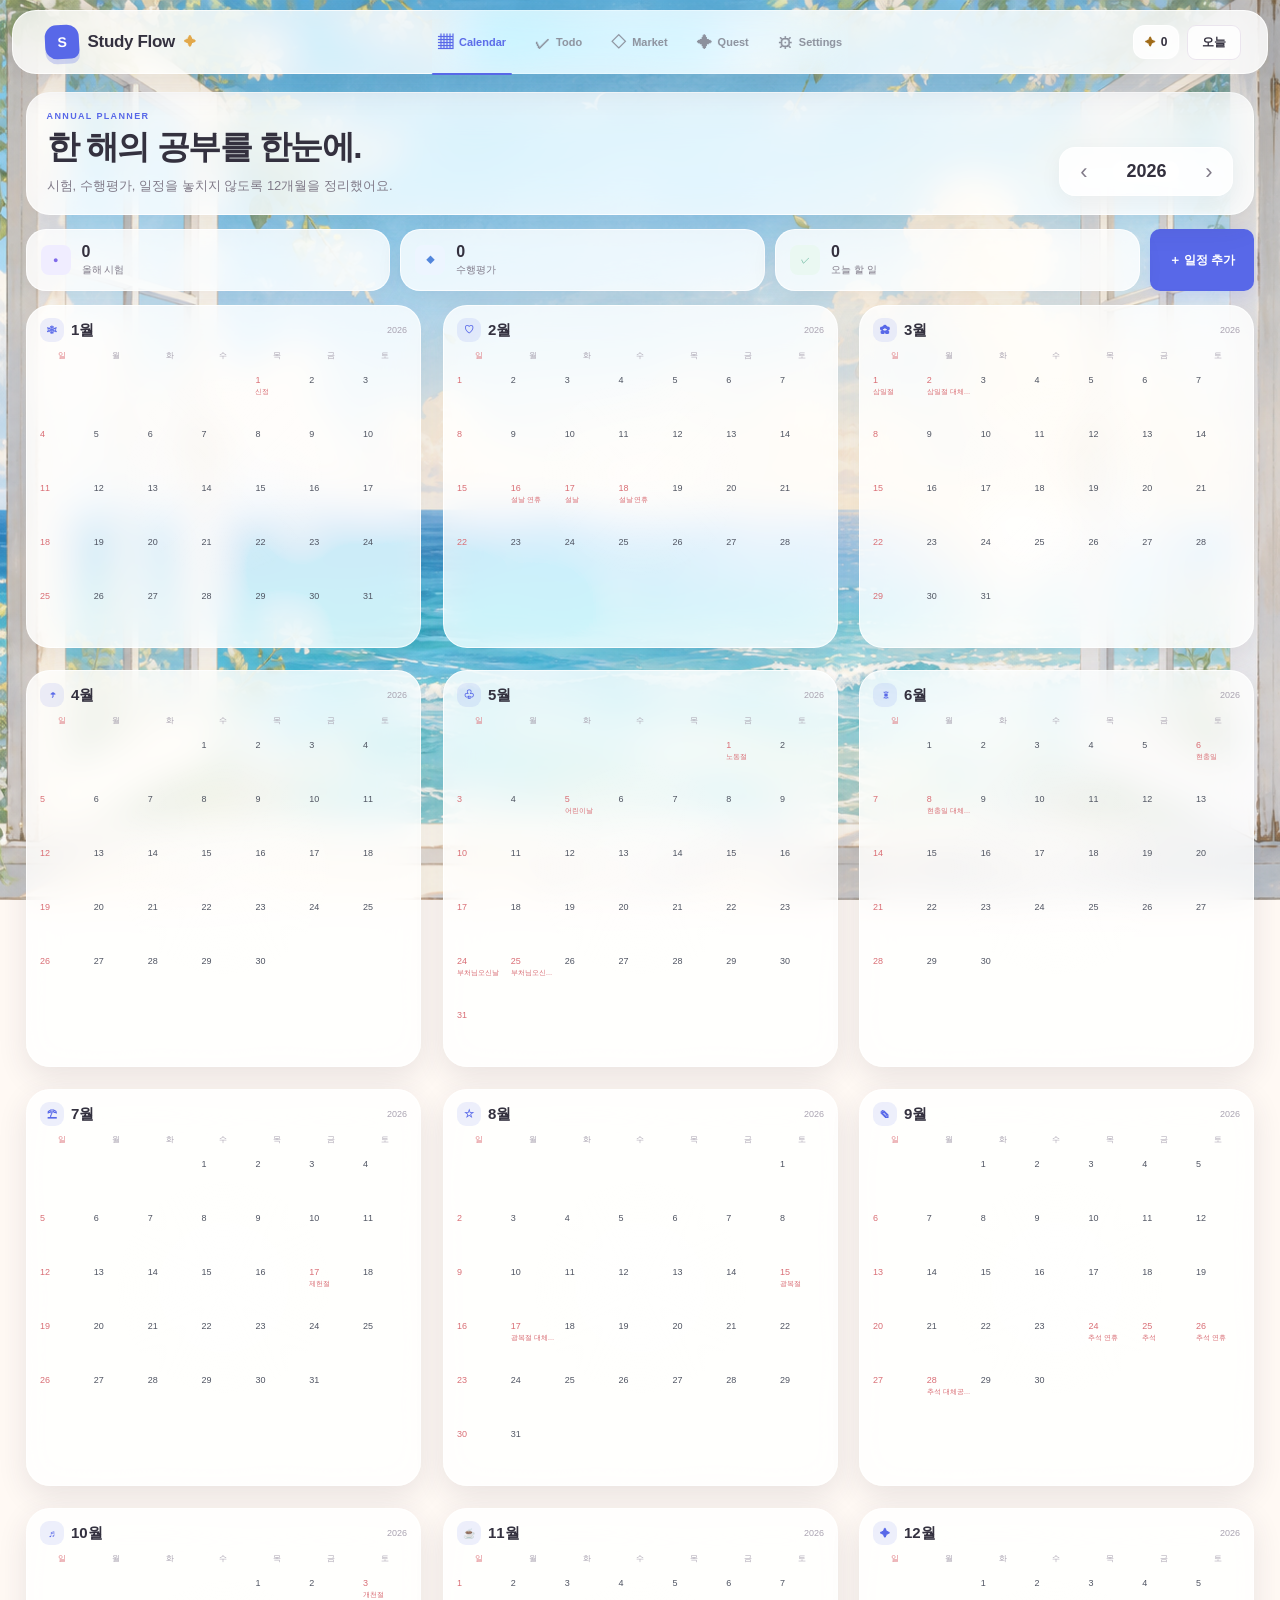
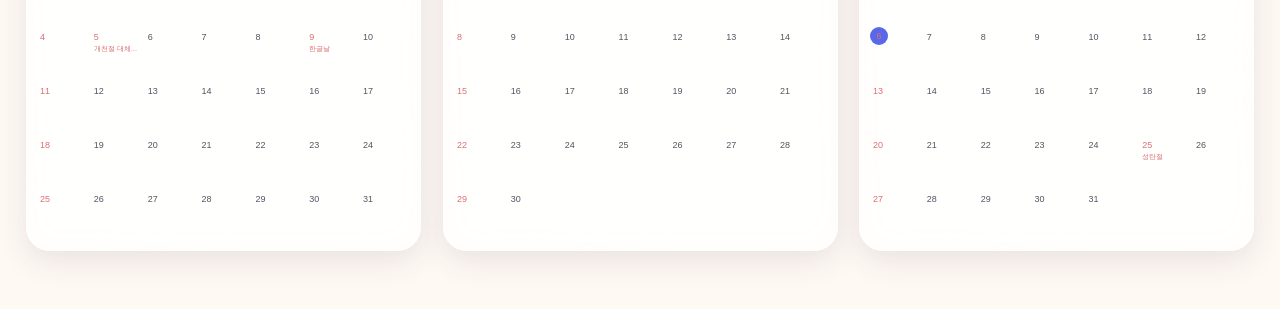
==== commit 4dc861b7: "Add files via upload" ====
--- a/index.html
+++ b/index.html
@@ -15,15 +15,26 @@
 </head>
 <body>
   <div class="app-background" aria-hidden="true"></div>
+  <svg class="liquid-defs" aria-hidden="true" width="0" height="0">
+    <defs>
+      <filter id="liquid-glass-distortion" x="-20%" y="-20%" width="140%" height="140%">
+        <feTurbulence type="fractalNoise" baseFrequency="0.012 0.02" numOctaves="2" seed="7" result="noise"/>
+        <feGaussianBlur in="noise" stdDeviation="0.7" result="softNoise"/>
+        <feDisplacementMap in="SourceGraphic" in2="softNoise" scale="16" xChannelSelector="R" yChannelSelector="B"/>
+      </filter>
+    </defs>
+  </svg>
   <header class="topbar">
     <button class="brand" data-action="page" data-page="calendar" aria-label="Study Flow 홈"><span class="brand-mark">S</span>Study Flow <span class="brand-sparkle">✦</span></button>
-    <nav class="nav" aria-label="주 메뉴">
+    <div class="top-actions"><span class="token-chip" title="보유 토큰">✦ <b id="token-balance">0</b></span><button class="today-button" data-action="today">오늘</button></div>
+  </header>
+  <nav class="nav" aria-label="주 메뉴">
       <button class="active" data-action="page" data-page="calendar"><span class="nav-icon">▦</span>Calendar</button>
       <button data-action="page" data-page="todo"><span class="nav-icon">✓</span>Todo</button>
+      <button data-action="page" data-page="market"><span class="nav-icon">◇</span>Market</button>
+      <button data-action="page" data-page="quests"><span class="nav-icon">✦</span>Quest</button>
       <button data-action="page" data-page="settings"><span class="nav-icon">⚙</span>Settings</button>
-    </nav>
-    <div class="top-actions"><button class="today-button" data-action="today">오늘</button></div>
-  </header>
+  </nav>
 
   <main class="workspace">
     <section class="view active" id="calendar-view">
@@ -56,10 +67,21 @@
       </div>
     </section>
 
+    <section class="view" id="market-view">
+      <div class="page-head market-head"><div><p class="eyebrow">BACKGROUND MARKET</p><h1>공부할수록 열리는 풍경</h1><p class="subtitle">Todo를 완료해 모은 토큰으로 새로운 배경을 잠금 해제하세요.</p></div><div class="wallet-card"><span>✦</span><div><small>보유 토큰</small><b id="market-token-balance">0</b></div></div></div>
+      <div class="market-guide"><div><span>✓</span><p><b>Todo 1개 완료</b><small>100 토큰 획득</small></p></div><div><span>10</span><p><b>하루 최대 보상</b><small id="market-daily-progress">0 / 10 완료</small></p></div><div><span>◇</span><p><b>영구 소장</b><small>구매한 배경은 계속 사용 가능</small></p></div></div>
+      <div class="market-grid" id="market-grid"></div>
+    </section>
+
+    <section class="view" id="quests-view">
+      <div class="page-head"><div><p class="eyebrow">DAILY QUEST</p><h1>매일 조금씩, 꾸준하게</h1><p class="subtitle">새로운 공부 도전과 보상 시스템을 준비하고 있어요.</p></div><div class="quest-progress-card"><span id="quest-reward-count">0 / 10</span><small>오늘 Todo 보상</small></div></div>
+      <section class="quest-coming card"><div class="quest-orbit" aria-hidden="true"><span>✦</span></div><p class="eyebrow">COMING SOON</p><h2>일일 퀘스트는 추후 업데이트됩니다</h2><p>연속 공부, 과목별 도전, 특별 토큰 보상처럼 매일 새롭게 달성할 수 있는 퀘스트를 준비 중이에요.</p><div class="planned-quests"><span>연속 출석</span><span>집중 공부</span><span>과목 도전</span></div></section>
+    </section>
+
     <section class="view" id="settings-view">
       <div class="page-head"><div><p class="eyebrow">PERSONALIZE</p><h1>나만의 플래너</h1><p class="subtitle">강조색과 과목을 내 공부 방식에 맞게 설정하세요.</p></div></div>
       <div class="settings-grid">
-        <section class="settings-card card"><div class="setting-head"><span class="setting-index">01</span><div><h2>화면 스타일</h2><p>강조색과 모든 창의 투명도를 조절하세요.</p></div></div><div class="accent-list" id="accent-list"></div><label class="custom-color"><span><b>Custom color</b><small>원하는 색을 직접 선택하세요.</small></span><input type="color" id="custom-accent"></label><label class="glass-control" for="glass-opacity"><span><b>창 투명도</b><small>모든 유리 창에 함께 적용돼요.</small></span><div class="opacity-control"><input type="range" id="glass-opacity" min="35" max="100" step="1"><output id="glass-opacity-value" for="glass-opacity">80%</output></div></label></section>
+        <section class="settings-card card"><div class="setting-head"><span class="setting-index">01</span><div><h2>화면 스타일</h2><p>강조색과 모든 창의 투명도를 조절하세요.</p></div></div><div class="accent-list" id="accent-list"></div><label class="custom-color"><span><b>Custom color</b><small>원하는 색을 직접 선택하세요.</small></span><input type="color" id="custom-accent"></label><label class="glass-control" for="glass-opacity"><span><b>창 투명도</b><small>모든 리퀴드 글래스 창에 함께 적용돼요.</small></span><div class="opacity-control"><input type="range" id="glass-opacity" min="10" max="100" step="1"><output id="glass-opacity-value" for="glass-opacity">80%</output></div></label></section>
         <section class="settings-card card subjects-card"><div class="setting-head"><span class="setting-index">02</span><div><h2>과목 및 색상</h2><p>시험과 수행평가 태그 색을 설정하세요.</p></div></div><div class="subject-list" id="subject-list"></div><form class="subject-add" id="subject-form"><input name="subjectName" required placeholder="새 과목 이름"><button class="primary" type="submit">＋ 과목 추가</button></form></section>
         <section class="settings-card card storage-card"><div class="setting-head"><span class="setting-index">03</span><div><h2>데이터 저장</h2><p>이 브라우저에 자동 저장됩니다.</p></div></div><div class="storage"><span>◎</span><div><b>Local storage 연결됨</b><small>새로고침해도 일정과 Todo가 유지돼요.</small></div></div></section>
         <section class="settings-card card background-card"><div class="setting-head"><span class="setting-index">04</span><div><h2>배경 일러스트</h2><p>화면 크기에 맞는 전용 배경이 자동으로 적용돼요.</p></div></div><div class="background-list" id="background-list"></div></section>
--- a/styles.css
+++ b/styles.css
@@ -14,6 +14,12 @@
     body[data-background="grassland"] .app-background{background-image:url("assets/backgrounds/grassland-desktop.png")}
     body[data-background="space"] .app-background{background-image:url("assets/backgrounds/space-desktop.png")}
     body[data-background="cliff"] .app-background{background-image:url("assets/backgrounds/cliff-desktop.png")}
+    body[data-background="library"] .app-background{background-image:url("assets/backgrounds/library-desktop.png")}
+    body[data-background="cafe"] .app-background{background-image:url("assets/backgrounds/cafe-desktop.png")}
+    body[data-background="aquarium"] .app-background{background-image:url("assets/backgrounds/aquarium-desktop.png")}
+    body[data-background="neon"] .app-background{background-image:url("assets/backgrounds/neon-desktop.png")}
+    body[data-background="clockwork"] .app-background{background-image:url("assets/backgrounds/clockwork-desktop.png")}
+    .liquid-defs{position:fixed;pointer-events:none}
     button,input,select,textarea{font:inherit;color:inherit}
     button{touch-action:manipulation}
     button:focus-visible,input:focus-visible,select:focus-visible,textarea:focus-visible{outline:2px solid var(--accent);outline-offset:2px}
@@ -21,16 +27,17 @@
     input:focus,select:focus,textarea:focus{outline:0;border-color:var(--accent);box-shadow:0 0 0 3px var(--accent-soft)}
     textarea{resize:vertical;line-height:1.55}
     .hidden{display:none!important}
-    .topbar{position:sticky;top:10px;z-index:30;width:calc(100% - 24px);height:64px;margin:0 12px;display:grid;grid-template-columns:1fr auto 1fr;align-items:center;padding:0 2vw;background:rgb(255 255 255 / var(--glass-opacity));border:1px solid rgba(255,255,255,.75);border-radius:24px;box-shadow:0 10px 35px rgba(53,49,70,.12);backdrop-filter:blur(18px) saturate(1.2)}
+    .topbar{position:sticky;top:10px;z-index:30;width:calc(100% - 24px);height:64px;margin:0 12px;display:grid;grid-template-columns:1fr auto;align-items:center;padding:0 2vw;background:rgb(255 255 255 / var(--glass-opacity));border:1px solid rgba(255,255,255,.75);border-radius:24px;box-shadow:0 10px 35px rgba(53,49,70,.12);backdrop-filter:blur(18px) saturate(1.2)}
     .brand{display:flex;align-items:center;gap:9px;width:max-content;border:0;background:transparent;font-size:17px;font-weight:800;letter-spacing:-.02em;cursor:pointer}
     .brand-mark{display:grid;place-items:center;width:34px;height:34px;border-radius:12px 12px 8px 12px;background:var(--accent);color:var(--accent-text);font-size:14px;box-shadow:0 5px 0 color-mix(in srgb,var(--accent) 25%,transparent);transform:rotate(-3deg)}
     .brand-sparkle{color:#e2a84a;font-size:12px}
-    .nav{display:flex;align-self:stretch;gap:24px}
-    .nav button{position:relative;display:flex;align-items:center;gap:7px;border:0;background:transparent;color:#8c919d;font-size:13px;font-weight:700;cursor:pointer}
+    .nav{position:fixed;top:10px;left:50%;z-index:31;display:flex;height:64px;gap:17px;transform:translateX(-50%)}
+    .nav button{position:relative;display:flex;align-items:center;gap:6px;border:0;background:transparent;color:#8c919d;font-size:11px;font-weight:700;cursor:pointer}
     .nav button.active{color:var(--accent)}
     .nav button.active:after{content:"";position:absolute;right:0;bottom:-1px;left:0;height:2px;border-radius:2px;background:var(--accent)}
     .nav-icon{font-size:15px}
-    .top-actions{display:flex;justify-content:flex-end}
+    .top-actions{display:flex;justify-content:flex-end;align-items:center;gap:8px}
+    .token-chip{display:flex;align-items:center;gap:5px;min-height:34px;padding:7px 11px;border:1px solid rgba(255,255,255,.8);border-radius:12px;background:rgb(255 255 255 / var(--glass-opacity));color:#a06b18;font-size:11px}.token-chip b{color:var(--ink);font-size:12px}
     .today-button{padding:8px 14px;border:1px solid var(--line);border-radius:9px;background:rgb(255 255 255 / var(--glass-opacity));font-size:12px;font-weight:700;cursor:pointer}
     .workspace{width:100%;margin:0;padding:28px 2vw 58px}
     .view{display:none}.view.active{display:block}
@@ -84,11 +91,15 @@
     .todo-title{display:flex;align-items:center;gap:7px}.todo-title h3{margin:0;font-size:12px}.priority{padding:3px 6px;border-radius:5px;font-size:7px;font-weight:800;text-transform:uppercase}.priority.low{background:#edf4f2;color:#648078}.priority.medium{background:#fbf2e3;color:#a67a3e}.priority.high{background:#fcebec;color:#c75b63}
     .todo-meta{display:flex;gap:10px;margin-top:6px;color:var(--muted);font-size:8px}.dot{display:inline-block;width:6px;height:6px;margin-right:4px;border-radius:50%}.todo-note{margin:8px 0 0;color:var(--muted);font-size:9px}.delete{border:0;background:transparent;color:var(--subtle);font-size:17px;cursor:pointer}.delete:hover{color:var(--danger)}
     .empty-state{display:grid;place-items:center;min-height:240px;padding:35px;border:1px dashed #dadde4;border-radius:13px;background:rgb(255 255 255 / var(--glass-opacity));text-align:center}.empty-state b{font-size:13px}.empty-state p{margin:5px 0 0;color:var(--muted);font-size:10px}
+    .wallet-card{display:flex;align-items:center;gap:10px;min-width:140px;padding:11px 14px;border:1px solid rgba(255,255,255,.8);border-radius:18px;background:rgb(255 255 255 / var(--glass-opacity));box-shadow:0 7px 20px rgba(53,49,70,.08)}.wallet-card>span{display:grid;place-items:center;width:34px;height:34px;border-radius:12px;background:#fff4cf;color:#b57a1b;font-size:16px}.wallet-card div{display:flex;flex-direction:column}.wallet-card small{color:var(--muted);font-size:8px}.wallet-card b{margin-top:2px;font-size:18px}
+    .market-guide{display:grid;grid-template-columns:repeat(3,1fr);gap:12px;margin-bottom:16px}.market-guide>div{display:flex;align-items:center;gap:10px;padding:13px 15px;border:1px solid rgba(255,255,255,.76);border-radius:18px;background:rgb(255 255 255 / var(--glass-opacity));box-shadow:0 7px 22px rgba(53,49,70,.08)}.market-guide>div>span{display:grid;place-items:center;width:31px;height:31px;border-radius:11px;background:var(--accent-soft);color:var(--accent);font-size:10px;font-weight:850}.market-guide p{display:flex;flex-direction:column;margin:0}.market-guide b{font-size:11px}.market-guide small{margin-top:3px;color:var(--muted);font-size:8px}
+    .market-grid{display:grid;grid-template-columns:repeat(3,minmax(0,1fr));gap:18px}.market-card{overflow:hidden;padding:0;transition:transform .2s ease,box-shadow .2s ease}.market-card:hover{transform:translateY(-3px);box-shadow:0 17px 38px rgba(40,34,60,.15)}.market-card.active{outline:2px solid var(--accent);outline-offset:2px}.market-image{position:relative;overflow:hidden;aspect-ratio:16/9}.market-image picture,.market-image img{display:block;width:100%;height:100%}.market-image img{object-fit:cover;transition:transform .35s ease}.market-card:hover .market-image img{transform:scale(1.025)}.ownership{position:absolute;top:10px;right:10px;padding:5px 8px;border-radius:999px;background:rgba(31,34,47,.66);color:#fff;font-size:7px;font-weight:850;letter-spacing:.06em;backdrop-filter:blur(8px)}.ownership.owned{background:rgba(64,147,116,.76)}.market-card-body{padding:14px}.market-title{display:flex;align-items:flex-start;gap:9px}.market-title>span{display:grid;place-items:center;flex:0 0 31px;width:31px;height:31px;border-radius:11px;background:var(--accent-soft);color:var(--accent);font-size:13px}.market-title h2{margin:0;font-size:14px}.market-title p{margin:4px 0 0;color:var(--muted);font-size:8px}.market-buy{width:100%;min-height:40px;margin-top:13px;border:0;border-radius:12px;background:var(--accent);color:var(--accent-text);font-size:10px;font-weight:800;cursor:pointer}.market-buy.owned{background:var(--accent-soft);color:var(--accent)}.market-buy.poor:not(.owned){filter:saturate(.45);opacity:.7}.market-buy:disabled{cursor:default;opacity:.72}
+    .quest-progress-card{display:flex;flex-direction:column;align-items:flex-end}.quest-progress-card span{color:var(--accent);font-size:24px;font-weight:850}.quest-progress-card small{margin-top:3px;color:var(--muted);font-size:9px}.quest-coming{display:grid;place-items:center;min-height:430px;padding:44px;text-align:center}.quest-orbit{position:relative;display:grid;place-items:center;width:90px;height:90px;margin-bottom:22px;border:1px dashed color-mix(in srgb,var(--accent) 45%,transparent);border-radius:50%}.quest-orbit:before,.quest-orbit:after{content:"";position:absolute;border:1px solid color-mix(in srgb,var(--accent) 18%,transparent);border-radius:50%}.quest-orbit:before{inset:10px}.quest-orbit:after{inset:24px}.quest-orbit span{display:grid;place-items:center;width:42px;height:42px;border-radius:15px;background:var(--accent);color:var(--accent-text);box-shadow:0 9px 22px color-mix(in srgb,var(--accent) 28%,transparent)}.quest-coming h2{margin:0;font-size:22px}.quest-coming>p:not(.eyebrow){max-width:510px;margin:12px auto 22px;color:var(--muted);font-size:11px;line-height:1.8}.planned-quests{display:flex;flex-wrap:wrap;justify-content:center;gap:8px}.planned-quests span{padding:8px 12px;border:1px solid var(--line);border-radius:999px;background:rgb(255 255 255 / var(--glass-opacity));color:var(--muted);font-size:9px;font-weight:750}
     .settings-grid{display:grid;grid-template-columns:repeat(2,minmax(0,1fr));gap:14px}.settings-card{padding:24px}.subjects-card{grid-row:span 2}.setting-head{display:flex;gap:11px;margin-bottom:20px}.setting-index{color:var(--accent);font-size:9px;font-weight:850}
     .accent-list{display:flex;gap:9px;margin:5px 0 18px}.accent-list button{display:grid;place-items:center;width:35px;height:35px;border:3px solid #fff;border-radius:50%;color:#fff;cursor:pointer;box-shadow:0 0 0 1px var(--line)}.accent-list button.selected{box-shadow:0 0 0 2px var(--accent)}
     .custom-color{display:flex;justify-content:space-between;align-items:center;padding:12px;border:1px solid var(--line);border-radius:10px}.custom-color span{display:flex;flex-direction:column}.custom-color b{font-size:10px}.custom-color small{margin-top:3px;color:var(--muted);font-size:8px}.custom-color input{width:34px;height:31px;padding:1px;cursor:pointer}
     .glass-control{display:flex;justify-content:space-between;align-items:center;gap:16px;margin-top:10px;padding:12px;border:1px solid var(--line);border-radius:10px}.glass-control>span{display:flex;flex-direction:column}.glass-control b{font-size:10px}.glass-control small{margin-top:3px;color:var(--muted);font-size:8px}.opacity-control{display:flex;align-items:center;gap:9px;min-width:160px}.opacity-control input{height:5px;padding:0;border:0;border-radius:10px;accent-color:var(--accent);cursor:pointer}.opacity-control output{min-width:34px;color:var(--accent);font-size:10px;font-weight:800;text-align:right}
-    .background-card{grid-column:1/-1}.background-list{display:grid;grid-template-columns:repeat(5,minmax(0,1fr));gap:10px}.background-option{position:relative;overflow:hidden;min-width:0;padding:0;border:2px solid transparent;border-radius:18px;background:rgb(255 255 255 / var(--glass-opacity));cursor:pointer;box-shadow:0 6px 18px rgba(53,49,70,.08);transition:transform .16s,border-color .16s}.background-option:hover{transform:translateY(-2px)}.background-option.selected{border-color:var(--accent);box-shadow:0 0 0 3px var(--accent-soft),0 8px 20px rgba(53,49,70,.12)}.background-option img{display:block;width:100%;aspect-ratio:16/9;object-fit:cover}.background-option>span{display:flex;align-items:center;gap:6px;padding:9px 10px}.background-option i{display:grid;place-items:center;width:22px;height:22px;border-radius:8px;background:var(--accent-soft);color:var(--accent);font-style:normal}.background-option b{overflow:hidden;font-size:10px;white-space:nowrap;text-overflow:ellipsis}
+    .background-card{grid-column:1/-1}.background-list{display:grid;grid-template-columns:repeat(5,minmax(0,1fr));gap:10px}.background-option{position:relative;overflow:hidden;min-width:0;padding:0;border:2px solid transparent;border-radius:18px;background:rgb(255 255 255 / var(--glass-opacity));cursor:pointer;box-shadow:0 6px 18px rgba(53,49,70,.08);transition:transform .16s,border-color .16s}.background-option:hover{transform:translateY(-2px)}.background-option.selected{border-color:var(--accent);box-shadow:0 0 0 3px var(--accent-soft),0 8px 20px rgba(53,49,70,.12)}.background-option.locked img{filter:saturate(.55) brightness(.72)}.background-option img{display:block;width:100%;aspect-ratio:16/9;object-fit:cover}.background-option>span{display:flex;align-items:center;gap:6px;padding:9px 10px}.background-option i{display:grid;place-items:center;width:22px;height:22px;border-radius:8px;background:var(--accent-soft);color:var(--accent);font-style:normal}.background-option b{overflow:hidden;font-size:10px;white-space:nowrap;text-overflow:ellipsis}.background-option em{margin-left:auto;font-size:9px;font-style:normal}
     .subject-list{display:grid;grid-template-columns:repeat(2,minmax(0,1fr));gap:7px}.subject-row{display:grid;grid-template-columns:auto 1fr auto;align-items:center;gap:7px;padding:9px;border:1px solid var(--line);border-radius:9px}.subject-row input{width:23px;height:23px;padding:0;border:0;cursor:pointer}.subject-row span{overflow:hidden;font-size:10px;font-weight:650;white-space:nowrap;text-overflow:ellipsis}.subject-row button{border:0;background:transparent;color:var(--subtle);cursor:pointer}
     .subject-add{display:grid;grid-template-columns:1fr auto;gap:7px;margin-top:11px}.subject-add input{padding:10px;font-size:10px}.subject-add button{padding:0 13px;font-size:9px}
     .storage{display:flex;align-items:center;gap:11px;padding:13px;border-radius:10px;background:#edf7f3}.storage span{display:grid;place-items:center;width:31px;height:31px;border-radius:9px;background:#ddefe8;color:#3f987a}.storage div{display:flex;flex-direction:column}.storage b{font-size:10px}.storage small{margin-top:3px;color:#6f8e83;font-size:8px}
@@ -104,26 +115,40 @@
     .auto-save{margin:10px 0 13px;color:#4b9c7f;font-size:8px}.related{width:100%;padding:10px;margin-bottom:7px;border:1px solid var(--accent);border-radius:9px;background:var(--accent-soft);color:var(--accent);font-size:9px;font-weight:750;cursor:pointer}.related:disabled{border-color:var(--line);background:#edf6f2;color:#639080}.danger{width:100%;padding:9px;border:0;background:transparent;color:var(--danger);font-size:9px;font-weight:750;cursor:pointer}
     .shortcut{margin:-2px 0 0;color:var(--muted);font-size:8px}
     .toast{position:fixed;z-index:120;left:50%;bottom:24px;max-width:calc(100% - 30px);padding:10px 15px;border-radius:9px;background:#232735;color:#fff;font-size:10px;transform:translate(-50%,20px);opacity:0;pointer-events:none;transition:.2s}.toast.show{transform:translate(-50%,0);opacity:1}
+    .topbar,.nav,.page-head,.year-switcher,.summary-card,.month-card,.card,.filterbar,.todo-item,.empty-state,.token-chip,.wallet-card,.market-guide>div,.background-option,.planned-quests span,.panel,.panel-event{
+      -webkit-backdrop-filter:blur(18px) saturate(1.28) contrast(1.04);
+      backdrop-filter:blur(18px) saturate(1.28) contrast(1.04)
+    }
+    @supports ((-webkit-backdrop-filter:url("#liquid-glass-distortion")) or (backdrop-filter:url("#liquid-glass-distortion"))){
+      .topbar,.nav,.page-head,.year-switcher,.summary-card,.month-card,.card,.filterbar,.todo-item,.empty-state,.token-chip,.wallet-card,.market-guide>div,.background-option,.planned-quests span,.panel,.panel-event{
+        -webkit-backdrop-filter:url("#liquid-glass-distortion") blur(18px) saturate(1.3) contrast(1.06);
+        backdrop-filter:url("#liquid-glass-distortion") blur(18px) saturate(1.3) contrast(1.06)
+      }
+    }
     @media(min-width:1420px){.months{grid-template-columns:repeat(4,minmax(0,1fr));gap:24px;width:min(100%,1560px)}.day{min-height:52px}}
-    @media(max-width:1080px){.months{grid-template-columns:repeat(2,minmax(0,1fr));gap:18px;width:min(100%,850px)}.summary{grid-template-columns:repeat(3,1fr)}.summary>.primary{grid-column:1/-1;min-height:44px}.todo-layout{grid-template-columns:280px minmax(0,1fr)}}
+    @media(max-width:1080px){.months{grid-template-columns:repeat(2,minmax(0,1fr));gap:18px;width:min(100%,850px)}.summary{grid-template-columns:repeat(3,1fr)}.summary>.primary{grid-column:1/-1;min-height:44px}.todo-layout{grid-template-columns:280px minmax(0,1fr)}.market-grid{grid-template-columns:repeat(2,minmax(0,1fr))}}
     @media(max-width:700px){
       body[data-background="ocean"] .app-background{background-image:url("assets/backgrounds/ocean-mobile.png")}
       body[data-background="crystal"] .app-background{background-image:url("assets/backgrounds/crystal-mobile.png")}
       body[data-background="grassland"] .app-background{background-image:url("assets/backgrounds/grassland-mobile.png")}
       body[data-background="space"] .app-background{background-image:url("assets/backgrounds/space-mobile.png")}
       body[data-background="cliff"] .app-background{background-image:url("assets/backgrounds/cliff-mobile.png")}
-      .topbar{height:59px;grid-template-columns:1fr;padding:0 16px}.brand{font-size:15px}.brand-mark{width:30px;height:30px}.top-actions{display:none}
-      .topbar{top:7px;width:calc(100% - 14px);margin:0 7px;border-radius:20px;backdrop-filter:none}
-      .nav{position:fixed;right:7px;bottom:7px;left:7px;z-index:50;height:calc(62px + env(safe-area-inset-bottom));justify-content:space-around;gap:0;padding:0 7px env(safe-area-inset-bottom);background:rgb(255 255 255 / var(--glass-opacity));border:1px solid rgba(255,255,255,.75);border-radius:22px;box-shadow:0 9px 28px rgba(53,49,70,.14);backdrop-filter:blur(18px)}
-      .nav button{flex:1;flex-direction:column;justify-content:center;gap:3px;font-size:9px}.nav button.active:after{top:0;bottom:auto;left:22%;right:22%}
+      body[data-background="library"] .app-background{background-image:url("assets/backgrounds/library-mobile.png")}
+      body[data-background="cafe"] .app-background{background-image:url("assets/backgrounds/cafe-mobile.png")}
+      body[data-background="aquarium"] .app-background{background-image:url("assets/backgrounds/aquarium-mobile.png")}
+      body[data-background="neon"] .app-background{background-image:url("assets/backgrounds/neon-mobile.png")}
+      body[data-background="clockwork"] .app-background{background-image:url("assets/backgrounds/clockwork-mobile.png")}
+      .topbar{top:7px;width:calc(100% - 14px);height:59px;margin:0 7px;grid-template-columns:minmax(0,1fr) auto;padding:0 13px;border-radius:20px}.brand{min-width:0;font-size:15px}.brand-mark{flex:0 0 30px;width:30px;height:30px}.brand-sparkle{display:none}.top-actions{display:flex}.today-button{display:none}.token-chip{min-height:32px;padding:6px 9px;font-size:10px}.token-chip b{font-size:11px}
+      .nav{position:fixed;top:auto;right:7px;bottom:7px;left:7px;z-index:50;height:calc(62px + env(safe-area-inset-bottom));justify-content:space-around;gap:0;padding:0 5px env(safe-area-inset-bottom);transform:none;background:rgb(255 255 255 / var(--glass-opacity));border:1px solid rgba(255,255,255,.75);border-radius:22px;box-shadow:0 9px 28px rgba(53,49,70,.14)}
+      .nav button{flex:1;min-width:0;flex-direction:column;justify-content:center;gap:3px;padding-inline:2px;font-size:8px}.nav button.active:after{top:0;bottom:auto;left:22%;right:22%}.nav-icon{font-size:14px}
       .workspace{padding:22px 7px calc(82px + env(safe-area-inset-bottom))}.page-head{align-items:stretch;flex-direction:column;gap:14px;margin-bottom:12px;padding:16px;border-radius:22px}h1{font-size:28px}.subtitle{max-width:330px}.year-switcher{justify-content:space-between}
       .summary{display:flex;overflow-x:auto;padding-bottom:3px;scrollbar-width:none}.summary::-webkit-scrollbar{display:none}.summary-card{flex:0 0 142px}.summary>.primary{flex:0 0 118px;min-height:62px}
       .mobile-month-nav{display:flex;align-items:center;justify-content:space-between;margin:12px 0 9px}.mobile-month-nav button{width:40px;height:40px;border:1px solid var(--line);border-radius:10px;background:rgb(255 255 255 / var(--glass-opacity));color:var(--muted);font-size:20px}.mobile-month-nav strong{font-size:15px}
       .months{display:block;width:100%;margin:0}.month-card{display:none}.month-card.mobile-active{display:block}.month-title{padding:18px 16px 13px}.month-title h2{font-size:18px}.month-symbol{width:27px;height:27px;font-size:12px}.week{font-size:10px}.day{min-height:64px;padding:7px 4px}.number{font-size:11px}.holiday-name{font-size:7px}.event-pill{padding:3px;font-size:7.5px}.todo-badge{font-size:7px}
-      .section-progress{align-items:flex-start}.todo-layout{grid-template-columns:1fr}.composer{position:static;padding:20px}.filterbar{align-items:stretch;flex-direction:column}.filterbar select{width:100%}.filters{width:100%}.todo-item{padding:15px 13px}.settings-grid{grid-template-columns:1fr}.subjects-card{grid-row:auto}.settings-card{padding:20px}.glass-control{align-items:stretch;flex-direction:column}.opacity-control{width:100%;min-width:0}.background-card{grid-column:auto}.background-list{grid-template-columns:repeat(2,minmax(0,1fr))}.background-option:last-child{grid-column:1/-1}.subject-list{grid-template-columns:1fr}.subject-add{grid-template-columns:1fr}.subject-add button{padding:11px}
+      .section-progress{align-items:flex-start}.todo-layout{grid-template-columns:1fr}.composer{position:static;padding:20px}.filterbar{align-items:stretch;flex-direction:column}.filterbar select{width:100%}.filters{width:100%}.todo-item{padding:15px 13px}.market-head .wallet-card{width:100%}.market-guide{grid-template-columns:1fr;gap:8px}.market-grid{grid-template-columns:1fr;gap:12px}.quest-progress-card{align-items:flex-start}.quest-coming{min-height:350px;padding:30px 18px}.quest-coming h2{font-size:19px}.settings-grid{grid-template-columns:1fr}.subjects-card{grid-row:auto}.settings-card{padding:20px}.glass-control{align-items:stretch;flex-direction:column}.opacity-control{width:100%;min-width:0}.background-card{grid-column:auto}.background-list{grid-template-columns:repeat(2,minmax(0,1fr))}.background-option:last-child{grid-column:auto}.subject-list{grid-template-columns:1fr}.subject-add{grid-template-columns:1fr}.subject-add button{padding:11px}
       .panel{top:7px;right:7px;bottom:7px;width:calc(100% - 14px);height:auto;padding-top:env(safe-area-inset-top);border-radius:24px}.panel-head{padding:17px 17px 14px}.panel-head h2{font-size:16px}.panel-body{height:calc(100% - 75px - env(safe-area-inset-top));padding:17px 17px calc(26px + env(safe-area-inset-bottom))}
       .toast{bottom:calc(76px + env(safe-area-inset-bottom))}
     }
-    @media(max-width:390px){.day{min-height:59px}.form-row{grid-template-columns:1fr}.todo-title{align-items:flex-start;flex-direction:column;gap:4px}}
+    @media(max-width:390px){.day{min-height:59px}.form-row{grid-template-columns:1fr}.todo-title{align-items:flex-start;flex-direction:column;gap:4px}.nav button{font-size:7px}.brand{font-size:14px}.token-chip{padding-inline:7px}}
     @media(hover:none),(pointer:coarse){.month-card,.month-card.tilt-active{--tilt-rx:0deg!important;--tilt-ry:0deg!important;--tilt-scale:1!important;transform:none;will-change:auto}}
     @media(prefers-reduced-motion:reduce){*{scroll-behavior:auto!important;transition-duration:.01ms!important}.month-card{transform:none!important;will-change:auto}}
